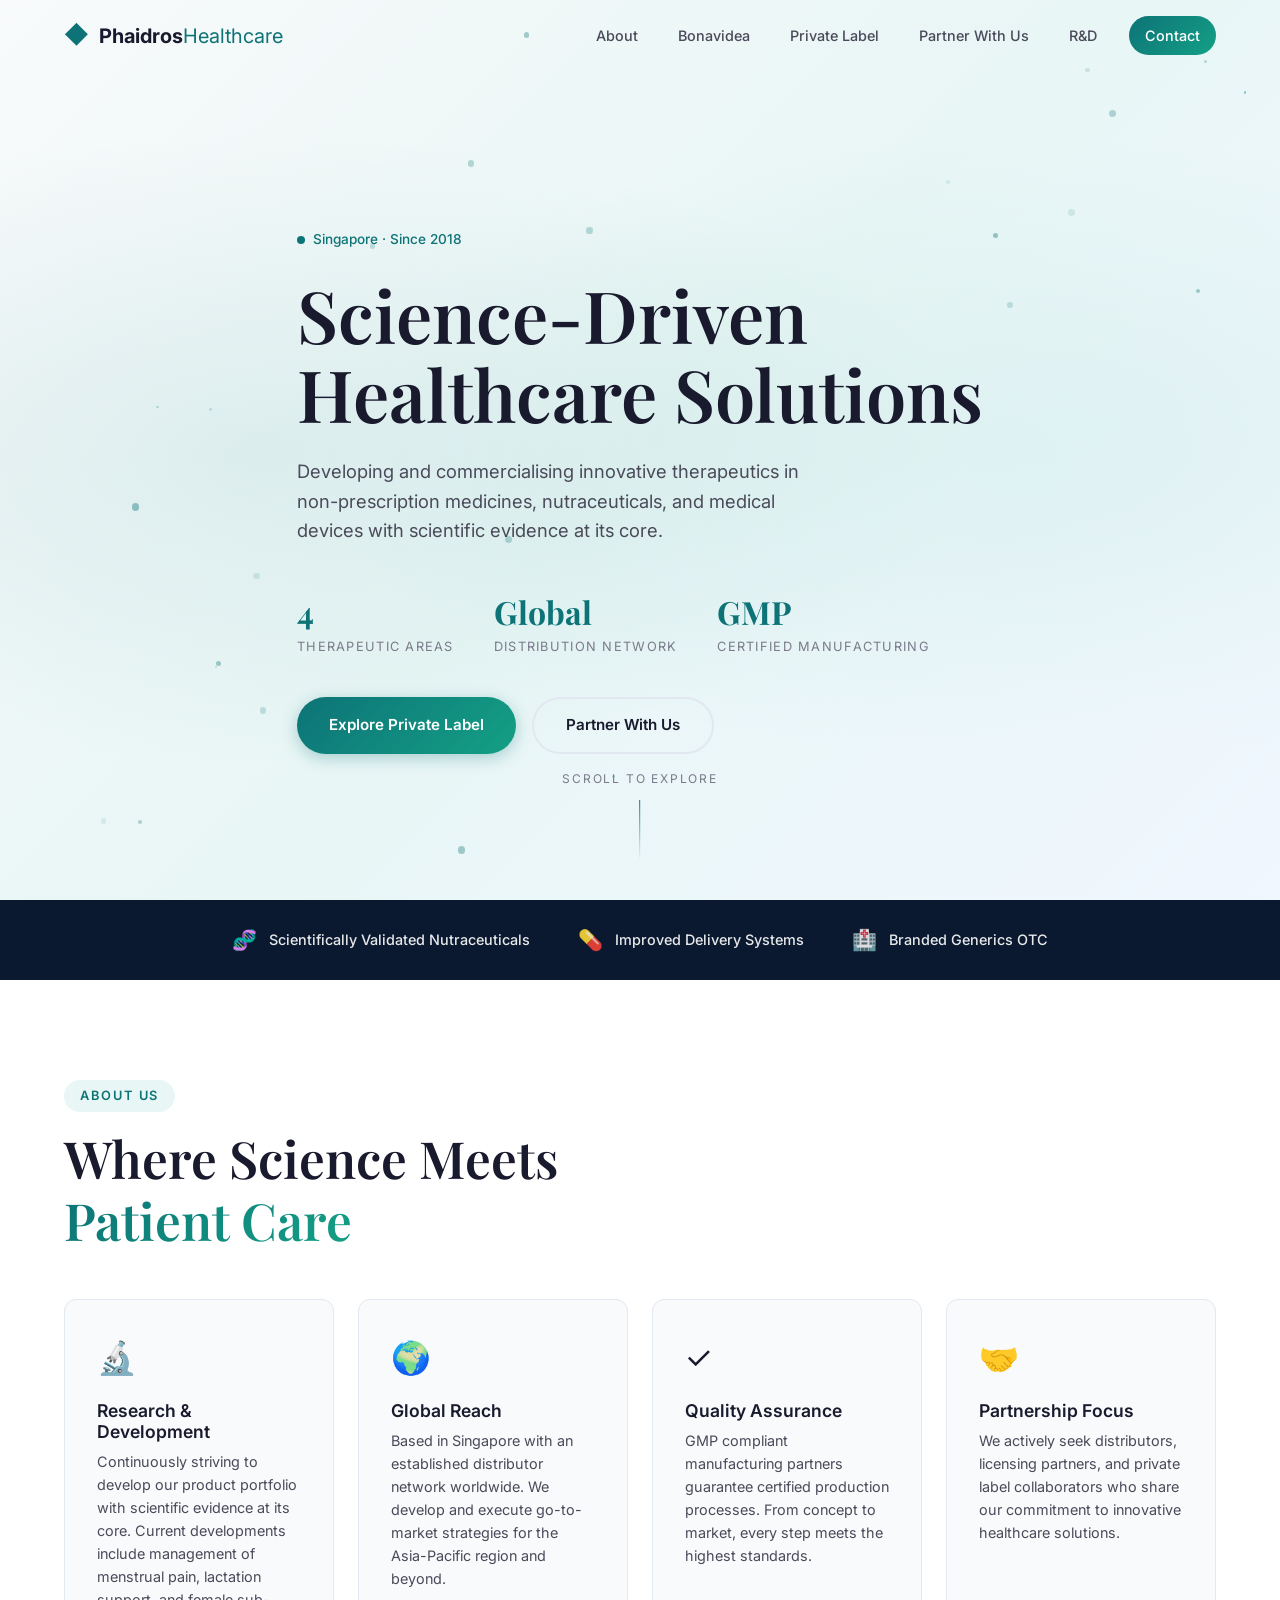
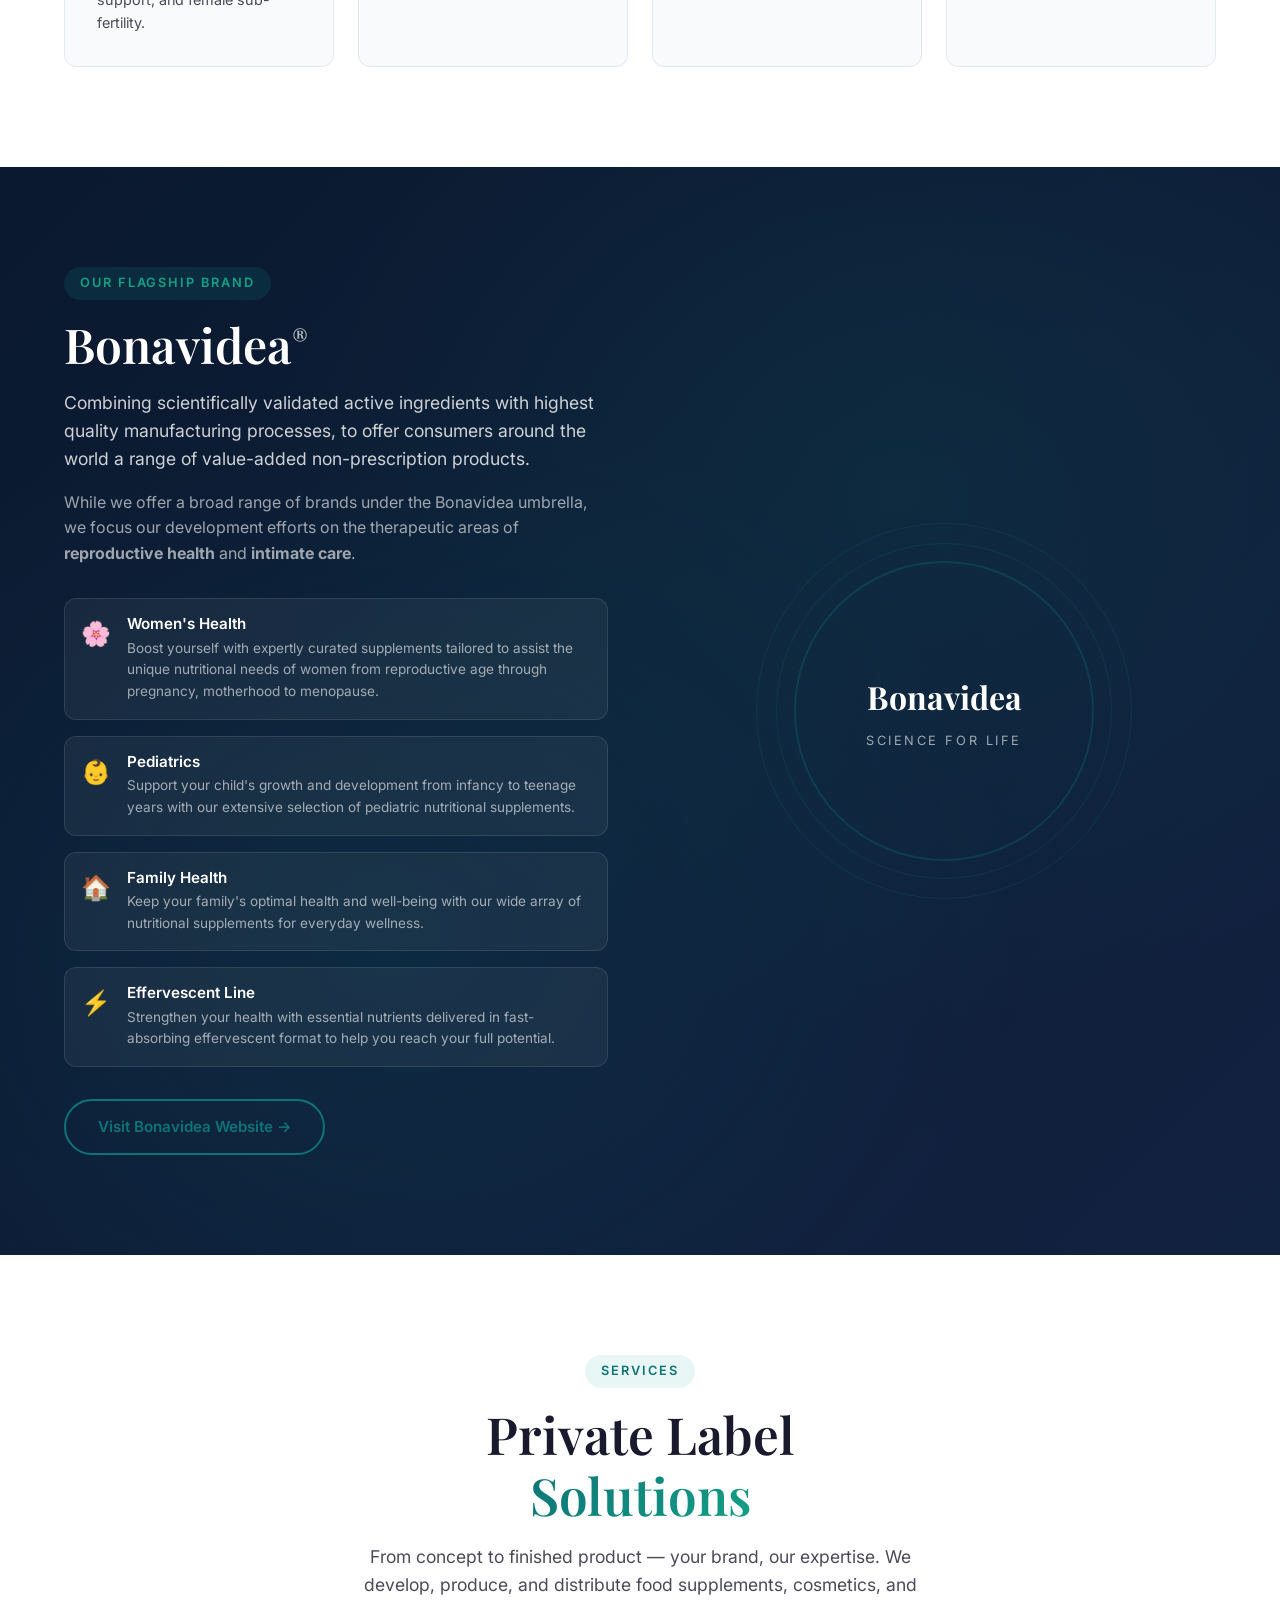
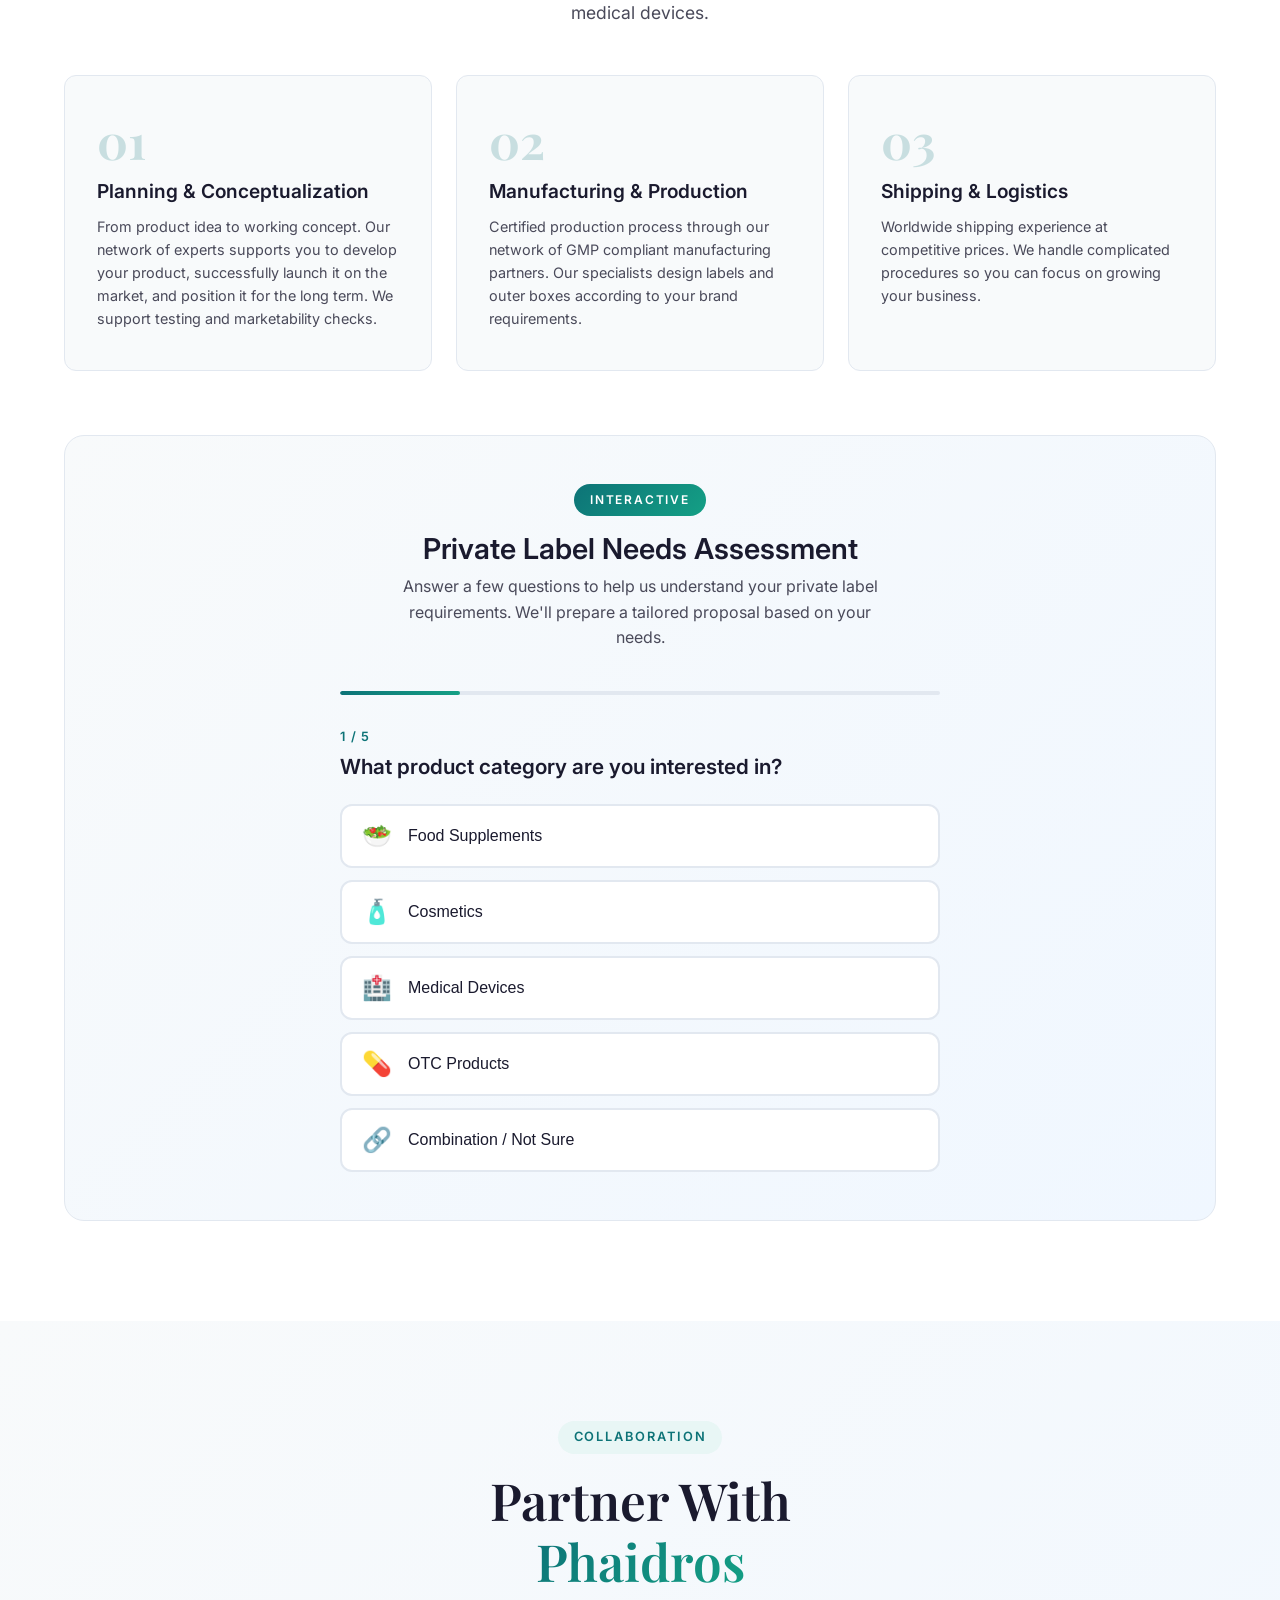
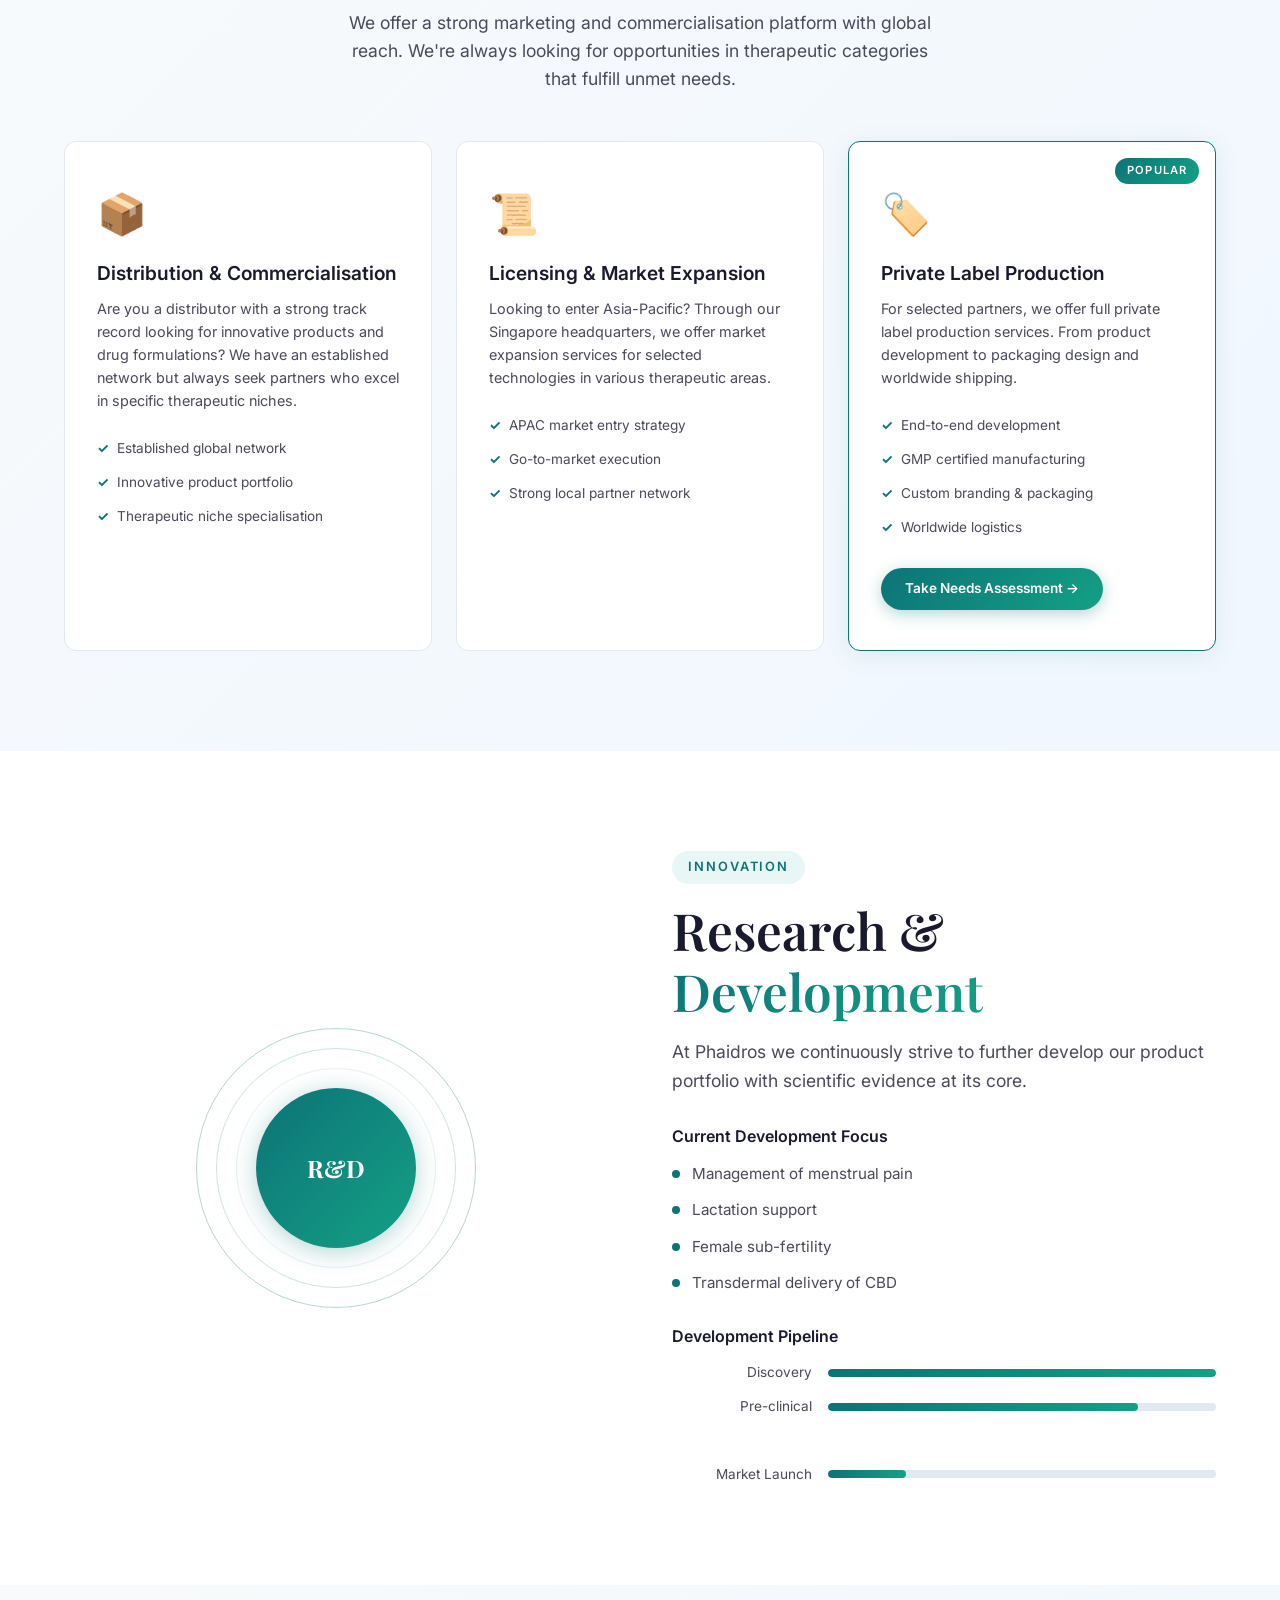
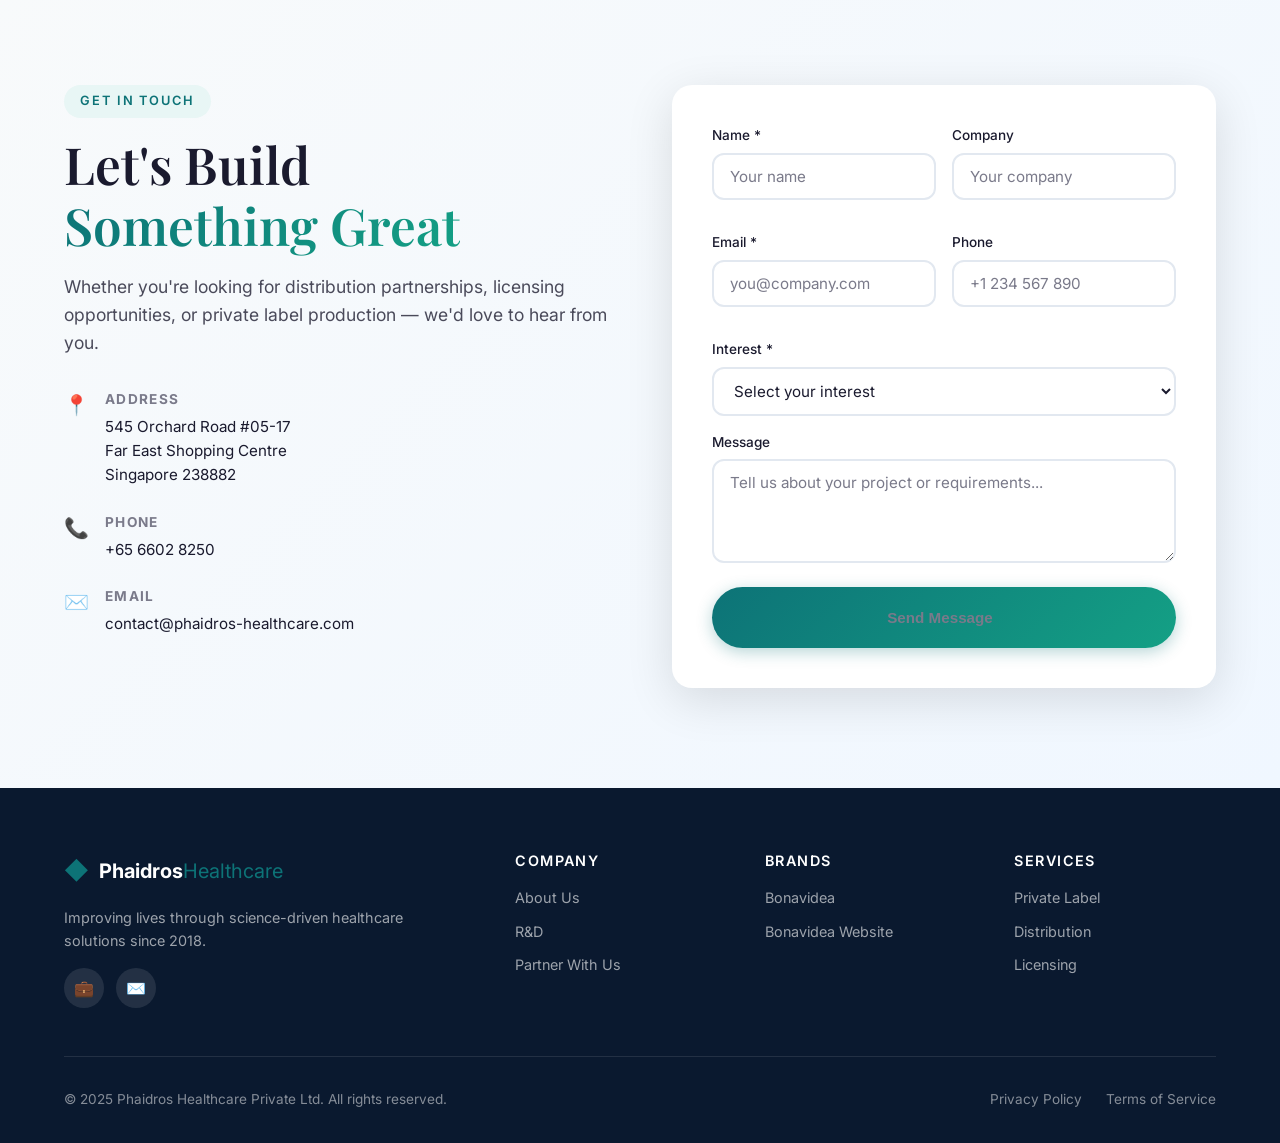
==== index.html @ 7520d6fe "Initial Phaidros Healthcare website preview" ====
<!DOCTYPE html>
<html lang="en">
<head>
    <meta charset="UTF-8">
    <meta name="viewport" content="width=device-width, initial-scale=1.0">
    <title>Phaidros Healthcare — Improving Lives</title>
    <link rel="preconnect" href="https://fonts.googleapis.com">
    <link href="https://fonts.googleapis.com/css2?family=Inter:wght@300;400;500;600;700&family=Playfair+Display:wght@400;500;600;700&display=swap" rel="stylesheet">
    <link rel="stylesheet" href="styles.css">
</head>
<body>
    <!-- Navigation -->
    <nav class="navbar" id="navbar">
        <div class="container">
            <a href="#" class="logo">
                <span class="logo-icon">◆</span>
                <span class="logo-text">Phaidros<span class="logo-accent">Healthcare</span></span>
            </a>
            <button class="nav-toggle" id="navToggle" aria-label="Toggle navigation">
                <span></span><span></span><span></span>
            </button>
            <ul class="nav-menu" id="navMenu">
                <li><a href="#about">About</a></li>
                <li><a href="#bonavidea">Bonavidea</a></li>
                <li><a href="#private-label">Private Label</a></li>
                <li><a href="#partners">Partner With Us</a></li>
                <li><a href="#rd">R&D</a></li>
                <li><a href="#contact" class="nav-cta">Contact</a></li>
            </ul>
        </div>
    </nav>

    <!-- Hero Section -->
    <section class="hero">
        <div class="hero-bg"></div>
        <div class="hero-particles" id="particles"></div>
        <div class="container">
            <div class="hero-content">
                <div class="hero-badge">
                    <span class="badge-dot"></span>
                    Singapore · Since 2018
                </div>
                <h1 class="hero-title">
                    Science-Driven<br>
                    <span class="gradient-text">Healthcare Solutions</span>
                </h1>
                <p class="hero-subtitle">
                    Developing and commercialising innovative therapeutics in non-prescription medicines, 
                    nutraceuticals, and medical devices with scientific evidence at its core.
                </p>
                <div class="hero-stats">
                    <div class="stat">
                        <span class="stat-number">4</span>
                        <span class="stat-label">Therapeutic Areas</span>
                    </div>
                    <div class="stat">
                        <span class="stat-number">Global</span>
                        <span class="stat-label">Distribution Network</span>
                    </div>
                    <div class="stat">
                        <span class="stat-number">GMP</span>
                        <span class="stat-label">Certified Manufacturing</span>
                    </div>
                </div>
                <div class="hero-cta">
                    <a href="#private-label" class="btn btn-primary">Explore Private Label</a>
                    <a href="#partners" class="btn btn-secondary">Partner With Us</a>
                </div>
            </div>
        </div>
        <div class="hero-scroll">
            <span>Scroll to explore</span>
            <div class="scroll-line"></div>
        </div>
    </section>

    <!-- Trust Bar -->
    <section class="trust-bar">
        <div class="container">
            <div class="trust-items">
                <div class="trust-item">
                    <span class="trust-icon">🧬</span>
                    <span>Scientifically Validated Nutraceuticals</span>
                </div>
                <div class="trust-item">
                    <span class="trust-icon">💊</span>
                    <span>Improved Delivery Systems</span>
                </div>
                <div class="trust-item">
                    <span class="trust-icon">🏥</span>
                    <span>Branded Generics OTC</span>
                </div>
            </div>
        </div>
    </section>

    <!-- About Section -->
    <section class="about" id="about">
        <div class="container">
            <div class="section-header">
                <span class="section-tag">About Us</span>
                <h2 class="section-title">Where Science Meets<br><span class="gradient-text">Patient Care</span></h2>
            </div>
            <div class="about-grid">
                <div class="about-card">
                    <div class="card-icon">🔬</div>
                    <h3>Research & Development</h3>
                    <p>Continuously striving to develop our product portfolio with scientific evidence at its core. Current developments include management of menstrual pain, lactation support, and female sub-fertility.</p>
                </div>
                <div class="about-card">
                    <div class="card-icon">🌍</div>
                    <h3>Global Reach</h3>
                    <p>Based in Singapore with an established distributor network worldwide. We develop and execute go-to-market strategies for the Asia-Pacific region and beyond.</p>
                </div>
                <div class="about-card">
                    <div class="card-icon">✓</div>
                    <h3>Quality Assurance</h3>
                    <p>GMP compliant manufacturing partners guarantee certified production processes. From concept to market, every step meets the highest standards.</p>
                </div>
                <div class="about-card">
                    <div class="card-icon">🤝</div>
                    <h3>Partnership Focus</h3>
                    <p>We actively seek distributors, licensing partners, and private label collaborators who share our commitment to innovative healthcare solutions.</p>
                </div>
            </div>
        </div>
    </section>

    <!-- Bonavidea Section -->
    <section class="bonavidea" id="bonavidea">
        <div class="bonavidea-bg"></div>
        <div class="container">
            <div class="bonavidea-grid">
                <div class="bonavidea-content">
                    <span class="section-tag">Our Flagship Brand</span>
                    <h2 class="section-title">Bonavidea<span class="registered">®</span></h2>
                    <p class="bonavidea-lead">
                        Combining scientifically validated active ingredients with highest quality manufacturing processes, 
                        to offer consumers around the world a range of value-added non-prescription products.
                    </p>
                    <p class="bonavidea-text">
                        While we offer a broad range of brands under the Bonavidea umbrella, we focus our development 
                        efforts on the therapeutic areas of <strong>reproductive health</strong> and <strong>intimate care</strong>.
                    </p>
                    
                    <div class="product-categories">
                        <div class="product-category">
                            <div class="category-visual">🌸</div>
                            <div class="category-info">
                                <h4>Women's Health</h4>
                                <p>Boost yourself with expertly curated supplements tailored to assist the unique nutritional needs of women from reproductive age through pregnancy, motherhood to menopause.</p>
                            </div>
                        </div>
                        <div class="product-category">
                            <div class="category-visual">👶</div>
                            <div class="category-info">
                                <h4>Pediatrics</h4>
                                <p>Support your child's growth and development from infancy to teenage years with our extensive selection of pediatric nutritional supplements.</p>
                            </div>
                        </div>
                        <div class="product-category">
                            <div class="category-visual">🏠</div>
                            <div class="category-info">
                                <h4>Family Health</h4>
                                <p>Keep your family's optimal health and well-being with our wide array of nutritional supplements for everyday wellness.</p>
                            </div>
                        </div>
                        <div class="product-category">
                            <div class="category-visual">⚡</div>
                            <div class="category-info">
                                <h4>Effervescent Line</h4>
                                <p>Strengthen your health with essential nutrients delivered in fast-absorbing effervescent format to help you reach your full potential.</p>
                            </div>
                        </div>
                    </div>
                    
                    <a href="https://www.bonavidea.com" target="_blank" class="btn btn-outline">
                        Visit Bonavidea Website →
                    </a>
                </div>
                <div class="bonavidea-visual">
                    <div class="brand-showcase">
                        <div class="showcase-ring"></div>
                        <div class="showcase-center">
                            <span class="showcase-logo">Bonavidea</span>
                            <span class="showcase-tagline">Science for Life</span>
                        </div>
                    </div>
                </div>
            </div>
        </div>
    </section>

    <!-- Private Label Section -->
    <section class="private-label" id="private-label">
        <div class="container">
            <div class="section-header center">
                <span class="section-tag">Services</span>
                <h2 class="section-title">Private Label<br><span class="gradient-text">Solutions</span></h2>
                <p class="section-subtitle">
                    From concept to finished product — your brand, our expertise. 
                    We develop, produce, and distribute food supplements, cosmetics, and medical devices.
                </p>
            </div>

            <div class="services-grid">
                <div class="service-card">
                    <div class="service-number">01</div>
                    <h3>Planning & Conceptualization</h3>
                    <p>From product idea to working concept. Our network of experts supports you to develop your product, successfully launch it on the market, and position it for the long term. We support testing and marketability checks.</p>
                </div>
                <div class="service-card">
                    <div class="service-number">02</div>
                    <h3>Manufacturing & Production</h3>
                    <p>Certified production process through our network of GMP compliant manufacturing partners. Our specialists design labels and outer boxes according to your brand requirements.</p>
                </div>
                <div class="service-card">
                    <div class="service-number">03</div>
                    <h3>Shipping & Logistics</h3>
                    <p>Worldwide shipping experience at competitive prices. We handle complicated procedures so you can focus on growing your business.</p>
                </div>
            </div>

            <!-- Questionnaire -->
            <div class="questionnaire" id="questionnaire">
                <div class="questionnaire-header">
                    <span class="questionnaire-badge">Interactive</span>
                    <h3>Private Label Needs Assessment</h3>
                    <p>Answer a few questions to help us understand your private label requirements. We'll prepare a tailored proposal based on your needs.</p>
                </div>
                
                <div class="quiz-container" id="quizContainer">
                    <!-- Question 1 -->
                    <div class="quiz-step active" data-step="1">
                        <div class="quiz-progress">
                            <div class="quiz-progress-bar" style="width: 20%"></div>
                        </div>
                        <div class="quiz-question">
                            <span class="quiz-number">1 / 5</span>
                            <h4>What product category are you interested in?</h4>
                        </div>
                        <div class="quiz-options">
                            <button class="quiz-option" data-value="food-supplements">
                                <span class="option-icon">🥗</span>
                                <span class="option-text">Food Supplements</span>
                            </button>
                            <button class="quiz-option" data-value="cosmetics">
                                <span class="option-icon">🧴</span>
                                <span class="option-text">Cosmetics</span>
                            </button>
                            <button class="quiz-option" data-value="medical-devices">
                                <span class="option-icon">🏥</span>
                                <span class="option-text">Medical Devices</span>
                            </button>
                            <button class="quiz-option" data-value="otc-products">
                                <span class="option-icon">💊</span>
                                <span class="option-text">OTC Products</span>
                            </button>
                            <button class="quiz-option" data-value="combination">
                                <span class="option-icon">🔗</span>
                                <span class="option-text">Combination / Not Sure</span>
                            </button>
                        </div>
                    </div>

                    <!-- Question 2 -->
                    <div class="quiz-step" data-step="2">
                        <div class="quiz-progress">
                            <div class="quiz-progress-bar" style="width: 40%"></div>
                        </div>
                        <div class="quiz-question">
                            <span class="quiz-number">2 / 5</span>
                            <h4>Which therapeutic area is your focus?</h4>
                        </div>
                        <div class="quiz-options">
                            <button class="quiz-option" data-value="womens-health">
                                <span class="option-icon">🌸</span>
                                <span class="option-text">Women's Health / Reproductive</span>
                            </button>
                            <button class="quiz-option" data-value="pediatrics">
                                <span class="option-icon">👶</span>
                                <span class="option-text">Pediatrics / Infant Care</span>
                            </button>
                            <button class="quiz-option" data-value="family-health">
                                <span class="option-icon">🏠</span>
                                <span class="option-text">Family Health / General Wellness</span>
                            </button>
                            <button class="quiz-option" data-value="intimate-care">
                                <span class="option-icon">💧</span>
                                <span class="option-text">Intimate Care / Hygiene</span>
                            </button>
                            <button class="quiz-option" data-value="other">
                                <span class="option-icon">🔬</span>
                                <span class="option-text">Other / Undecided</span>
                            </button>
                        </div>
                    </div>

                    <!-- Question 3 -->
                    <div class="quiz-step" data-step="3">
                        <div class="quiz-progress">
                            <div class="quiz-progress-bar" style="width: 60%"></div>
                        </div>
                        <div class="quiz-question">
                            <span class="quiz-number">3 / 5</span>
                            <h4>What stage is your project in?</h4>
                        </div>
                        <div class="quiz-options">
                            <button class="quiz-option" data-value="idea">
                                <span class="option-icon">💡</span>
                                <span class="option-text">Just an Idea</span>
                            </button>
                            <button class="quiz-option" data-value="concept">
                                <span class="option-icon">📋</span>
                                <span class="option-text">Concept Development</span>
                            </button>
                            <button class="quiz-option" data-value="formula">
                                <span class="option-icon">⚗️</span>
                                <span class="option-text">Formula / Ingredient Selected</span>
                            </button>
                            <button class="quiz-option" data-value="ready">
                                <span class="option-icon">📦</span>
                                <span class="option-text">Ready for Production</span>
                            </button>
                        </div>
                    </div>

                    <!-- Question 4 -->
                    <div class="quiz-step" data-step="4">
                        <div class="quiz-progress">
                            <div class="quiz-progress-bar" style="width: 80%"></div>
                        </div>
                        <div class="quiz-question">
                            <span class="quiz-number">4 / 5</span>
                            <h4>What is your target market region?</h4>
                        </div>
                        <div class="quiz-options">
                            <button class="quiz-option" data-value="asia-pacific">
                                <span class="option-icon">🌏</span>
                                <span class="option-text">Asia-Pacific</span>
                            </button>
                            <button class="quiz-option" data-value="europe">
                                <span class="option-icon">🇪🇺</span>
                                <span class="option-text">Europe</span>
                            </button>
                            <button class="quiz-option" data-value="middle-east">
                                <span class="option-icon">🌍</span>
                                <span class="option-text">Middle East / Africa</span>
                            </button>
                            <button class="quiz-option" data-value="americas">
                                <span class="option-icon">🌎</span>
                                <span class="option-text">Americas</span>
                            </button>
                            <button class="quiz-option" data-value="global">
                                <span class="option-icon">🌐</span>
                                <span class="option-text">Global / Multiple Regions</span>
                            </button>
                        </div>
                    </div>

                    <!-- Question 5 -->
                    <div class="quiz-step" data-step="5">
                        <div class="quiz-progress">
                            <div class="quiz-progress-bar" style="width: 100%"></div>
                        </div>
                        <div class="quiz-question">
                            <span class="quiz-number">5 / 5</span>
                            <h4>What is your estimated annual volume?</h4>
                        </div>
                        <div class="quiz-options">
                            <button class="quiz-option" data-value="small">
                                <span class="option-icon">🌱</span>
                                <span class="option-text">Pilot / Small Scale (&lt; 10k units)</span>
                            </button>
                            <button class="quiz-option" data-value="medium">
                                <span class="option-icon">📈</span>
                                <span class="option-text">Medium Scale (10k – 100k units)</span>
                            </button>
                            <button class="quiz-option" data-value="large">
                                <span class="option-icon">🚀</span>
                                <span class="option-text">Large Scale (100k+ units)</span>
                            </button>
                            <button class="quiz-option" data-value="unsure">
                                <span class="option-icon">❓</span>
                                <span class="option-text">Not Sure / To Be Discussed</span>
                            </button>
                        </div>
                    </div>

                    <!-- Results -->
                    <div class="quiz-step quiz-results" data-step="results">
                        <div class="results-content">
                            <div class="results-icon">✅</div>
                            <h4>Thank You!</h4>
                            <p>We've captured your requirements. Based on your answers, here's what we recommend:</p>
                            <div class="results-summary" id="resultsSummary"></div>
                            <div class="results-cta">
                                <a href="#contact" class="btn btn-primary">Get Your Proposal</a>
                                <button class="btn btn-text" id="restartQuiz">Start Over</button>
                            </div>
                        </div>
                    </div>
                </div>
            </div>
        </div>
    </section>

    <!-- Partner With Us Section -->
    <section class="partners" id="partners">
        <div class="container">
            <div class="section-header center">
                <span class="section-tag">Collaboration</span>
                <h2 class="section-title">Partner With<br><span class="gradient-text">Phaidros</span></h2>
                <p class="section-subtitle">
                    We offer a strong marketing and commercialisation platform with global reach. 
                    We're always looking for opportunities in therapeutic categories that fulfill unmet needs.
                </p>
            </div>

            <div class="partners-grid">
                <div class="partner-card">
                    <div class="partner-icon">📦</div>
                    <h3>Distribution & Commercialisation</h3>
                    <p>Are you a distributor with a strong track record looking for innovative products and drug formulations? We have an established network but always seek partners who excel in specific therapeutic niches.</p>
                    <ul class="partner-features">
                        <li>Established global network</li>
                        <li>Innovative product portfolio</li>
                        <li>Therapeutic niche specialisation</li>
                    </ul>
                </div>
                <div class="partner-card">
                    <div class="partner-icon">📜</div>
                    <h3>Licensing & Market Expansion</h3>
                    <p>Looking to enter Asia-Pacific? Through our Singapore headquarters, we offer market expansion services for selected technologies in various therapeutic areas.</p>
                    <ul class="partner-features">
                        <li>APAC market entry strategy</li>
                        <li>Go-to-market execution</li>
                        <li>Strong local partner network</li>
                    </ul>
                </div>
                <div class="partner-card featured">
                    <div class="partner-badge">Popular</div>
                    <div class="partner-icon">🏷️</div>
                    <h3>Private Label Production</h3>
                    <p>For selected partners, we offer full private label production services. From product development to packaging design and worldwide shipping.</p>
                    <ul class="partner-features">
                        <li>End-to-end development</li>
                        <li>GMP certified manufacturing</li>
                        <li>Custom branding & packaging</li>
                        <li>Worldwide logistics</li>
                    </ul>
                    <a href="#questionnaire" class="btn btn-primary btn-sm">Take Needs Assessment →</a>
                </div>
            </div>
        </div>
    </section>

    <!-- R&D Section -->
    <section class="rd" id="rd">
        <div class="container">
            <div class="rd-grid">
                <div class="rd-visual">
                    <div class="rd-orb">
                        <div class="orb-ring orb-ring-1"></div>
                        <div class="orb-ring orb-ring-2"></div>
                        <div class="orb-ring orb-ring-3"></div>
                        <div class="orb-center">R&D</div>
                    </div>
                </div>
                <div class="rd-content">
                    <span class="section-tag">Innovation</span>
                    <h2 class="section-title">Research &<br><span class="gradient-text">Development</span></h2>
                    <p class="rd-lead">
                        At Phaidros we continuously strive to further develop our product portfolio 
                        with scientific evidence at its core.
                    </p>
                    <div class="rd-focus">
                        <h4>Current Development Focus</h4>
                        <div class="focus-items">
                            <div class="focus-item">
                                <span class="focus-dot"></span>
                                <span>Management of menstrual pain</span>
                            </div>
                            <div class="focus-item">
                                <span class="focus-dot"></span>
                                <span>Lactation support</span>
                            </div>
                            <div class="focus-item">
                                <span class="focus-dot"></span>
                                <span>Female sub-fertility</span>
                            </div>
                            <div class="focus-item">
                                <span class="focus-dot"></span>
                                <span>Transdermal delivery of CBD</span>
                            </div>
                        </div>
                    </div>
                    <div class="rd-pipeline">
                        <h4>Development Pipeline</h4>
                        <div class="pipeline-stages">
                            <div class="pipeline-stage active">
                                <span class="stage-label">Discovery</span>
                                <div class="stage-bar"><div style="width: 100%"></div></div>
                            </div>
                            <div class="pipeline-stage active">
                                <span class="stage-label">Pre-clinical</span>
                                <div class="stage-bar"><div style="width: 80%"></div></div>
                            </div>
                            <div class="pipeline-stage">
                                <span class="stage-label">Clinical Validation</span>
                                <div class="stage-bar"><div style="width: 40%"></div></div>
                            </div>
                            <div class="pipeline-stage">
                                <span class="stage-label">Market Launch</span>
                                <div class="stage-bar"><div style="width: 20%"></div></div>
                            </div>
                        </div>
                    </div>
                </div>
            </div>
        </div>
    </section>

    <!-- Contact Section -->
    <section class="contact" id="contact">
        <div class="container">
            <div class="contact-grid">
                <div class="contact-info">
                    <span class="section-tag">Get In Touch</span>
                    <h2 class="section-title">Let's Build<br><span class="gradient-text">Something Great</span></h2>
                    <p class="contact-lead">
                        Whether you're looking for distribution partnerships, licensing opportunities, 
                        or private label production — we'd love to hear from you.
                    </p>
                    <div class="contact-details">
                        <div class="contact-item">
                            <span class="contact-icon">📍</span>
                            <div>
                                <strong>Address</strong>
                                <p>545 Orchard Road #05-17<br>Far East Shopping Centre<br>Singapore 238882</p>
                            </div>
                        </div>
                        <div class="contact-item">
                            <span class="contact-icon">📞</span>
                            <div>
                                <strong>Phone</strong>
                                <p>+65 6602 8250</p>
                            </div>
                        </div>
                        <div class="contact-item">
                            <span class="contact-icon">✉️</span>
                            <div>
                                <strong>Email</strong>
                                <p>contact@phaidros-healthcare.com</p>
                            </div>
                        </div>
                    </div>
                </div>
                <div class="contact-form-wrapper">
                    <form class="contact-form" id="contactForm">
                        <div class="form-row">
                            <div class="form-group">
                                <label for="name">Name *</label>
                                <input type="text" id="name" name="name" required placeholder="Your name">
                            </div>
                            <div class="form-group">
                                <label for="company">Company</label>
                                <input type="text" id="company" name="company" placeholder="Your company">
                            </div>
                        </div>
                        <div class="form-row">
                            <div class="form-group">
                                <label for="email">Email *</label>
                                <input type="email" id="email" name="email" required placeholder="you@company.com">
                            </div>
                            <div class="form-group">
                                <label for="phone">Phone</label>
                                <input type="tel" id="phone" name="phone" placeholder="+1 234 567 890">
                            </div>
                        </div>
                        <div class="form-group">
                            <label for="interest">Interest *</label>
                            <select id="interest" name="interest" required>
                                <option value="">Select your interest</option>
                                <option value="private-label">Private Label Production</option>
                                <option value="distribution">Distribution Partnership</option>
                                <option value="licensing">Licensing & Market Expansion</option>
                                <option value="rd">R&D Collaboration</option>
                                <option value="other">Other</option>
                            </select>
                        </div>
                        <div class="form-group">
                            <label for="message">Message</label>
                            <textarea id="message" name="message" rows="4" placeholder="Tell us about your project or requirements..."></textarea>
                        </div>
                        <button type="submit" class="btn btn-primary btn-full">
                            <span class="btn-text">Send Message</span>
                            <span class="btn-loader"></span>
                        </button>
                    </form>
                </div>
            </div>
        </div>
    </section>

    <!-- Footer -->
    <footer class="footer">
        <div class="container">
            <div class="footer-grid">
                <div class="footer-brand">
                    <a href="#" class="logo">
                        <span class="logo-icon">◆</span>
                        <span class="logo-text">Phaidros<span class="logo-accent">Healthcare</span></span>
                    </a>
                    <p>Improving lives through science-driven healthcare solutions since 2018.</p>
                    <div class="footer-social">
                        <a href="#" aria-label="LinkedIn">💼</a>
                        <a href="#" aria-label="Email">✉️</a>
                    </div>
                </div>
                <div class="footer-links">
                    <h4>Company</h4>
                    <ul>
                        <li><a href="#about">About Us</a></li>
                        <li><a href="#rd">R&D</a></li>
                        <li><a href="#partners">Partner With Us</a></li>
                    </ul>
                </div>
                <div class="footer-links">
                    <h4>Brands</h4>
                    <ul>
                        <li><a href="#bonavidea">Bonavidea</a></li>
                        <li><a href="https://www.bonavidea.com" target="_blank">Bonavidea Website</a></li>
                    </ul>
                </div>
                <div class="footer-links">
                    <h4>Services</h4>
                    <ul>
                        <li><a href="#private-label">Private Label</a></li>
                        <li><a href="#partners">Distribution</a></li>
                        <li><a href="#partners">Licensing</a></li>
                    </ul>
                </div>
            </div>
            <div class="footer-bottom">
                <p>© 2025 Phaidros Healthcare Private Ltd. All rights reserved.</p>
                <div class="footer-legal">
                    <a href="#">Privacy Policy</a>
                    <a href="#">Terms of Service</a>
                </div>
            </div>
        </div>
    </footer>

    <script src="main.js"></script>
</body>
</html>
---- styles.css ----
/* ========================================
   Phaidros Healthcare — Styles
   Modern, clean, pharmaceutical aesthetic
   ======================================== */

/* CSS Variables */
:root {
    --primary: #0d7377;
    --primary-light: #14a085;
    --primary-dark: #095457;
    --secondary: #2c3e50;
    --accent: #e8f6f5;
    --gradient-start: #0d7377;
    --gradient-end: #14a085;
    --text: #1a1a2e;
    --text-light: #4a4a5a;
    --text-muted: #7a7a8a;
    --bg: #ffffff;
    --bg-light: #f8fafb;
    --bg-dark: #0a192f;
    --border: #e2e8f0;
    --shadow-sm: 0 1px 2px rgba(0,0,0,0.04);
    --shadow: 0 4px 24px rgba(0,0,0,0.08);
    --shadow-lg: 0 12px 48px rgba(0,0,0,0.12);
    --radius: 12px;
    --radius-lg: 20px;
    --transition: 0.3s cubic-bezier(0.4, 0, 0.2, 1);
    --font-body: 'Inter', -apple-system, BlinkMacSystemFont, sans-serif;
    --font-display: 'Playfair Display', Georgia, serif;
}

/* Reset & Base */
*, *::before, *::after {
    margin: 0;
    padding: 0;
    box-sizing: border-box;
}

html {
    scroll-behavior: smooth;
    font-size: 16px;
}

body {
    font-family: var(--font-body);
    color: var(--text);
    background: var(--bg);
    line-height: 1.6;
    overflow-x: hidden;
    -webkit-font-smoothing: antialiased;
}

.container {
    max-width: 1200px;
    margin: 0 auto;
    padding: 0 24px;
}

/* Typography */
h1, h2, h3, h4 {
    font-weight: 600;
    line-height: 1.2;
}

.section-tag {
    display: inline-block;
    font-size: 0.8rem;
    font-weight: 600;
    text-transform: uppercase;
    letter-spacing: 0.15em;
    color: var(--primary);
    background: var(--accent);
    padding: 6px 16px;
    border-radius: 100px;
    margin-bottom: 16px;
}

.section-title {
    font-family: var(--font-display);
    font-size: clamp(2rem, 5vw, 3.2rem);
    color: var(--text);
    margin-bottom: 16px;
}

.section-title .gradient-text {
    background: linear-gradient(135deg, var(--gradient-start), var(--gradient-end));
    -webkit-background-clip: text;
    -webkit-text-fill-color: transparent;
    background-clip: text;
}

.section-subtitle {
    font-size: 1.1rem;
    color: var(--text-light);
    max-width: 600px;
    margin: 0 auto;
}

.section-header {
    margin-bottom: 48px;
}

.section-header.center {
    text-align: center;
}

/* Buttons */
.btn {
    display: inline-flex;
    align-items: center;
    justify-content: center;
    gap: 8px;
    padding: 14px 32px;
    font-size: 0.95rem;
    font-weight: 600;
    border-radius: 100px;
    border: none;
    cursor: pointer;
    text-decoration: none;
    transition: all var(--transition);
    position: relative;
    overflow: hidden;
}

.btn-primary {
    background: linear-gradient(135deg, var(--gradient-start), var(--gradient-end));
    color: white;
    box-shadow: 0 4px 16px rgba(13, 115, 119, 0.3);
}

.btn-primary:hover {
    transform: translateY(-2px);
    box-shadow: 0 8px 24px rgba(13, 115, 119, 0.4);
}

.btn-secondary {
    background: transparent;
    color: var(--text);
    border: 2px solid var(--border);
}

.btn-secondary:hover {
    border-color: var(--primary);
    color: var(--primary);
    transform: translateY(-2px);
}

.btn-outline {
    background: transparent;
    color: var(--primary);
    border: 2px solid var(--primary);
}

.btn-outline:hover {
    background: var(--primary);
    color: white;
}

.btn-text {
    background: none;
    color: var(--text-muted);
    padding: 8px 16px;
}

.btn-text:hover {
    color: var(--primary);
}

.btn-sm {
    padding: 10px 24px;
    font-size: 0.85rem;
}

.btn-full {
    width: 100%;
}

/* Navigation */
.navbar {
    position: fixed;
    top: 0;
    left: 0;
    right: 0;
    z-index: 1000;
    padding: 16px 0;
    transition: all var(--transition);
}

.navbar.scrolled {
    background: rgba(255, 255, 255, 0.95);
    backdrop-filter: blur(20px);
    box-shadow: var(--shadow-sm);
    padding: 12px 0;
}

.navbar .container {
    display: flex;
    align-items: center;
    justify-content: space-between;
}

.logo {
    display: flex;
    align-items: center;
    gap: 10px;
    text-decoration: none;
    color: var(--text);
}

.logo-icon {
    font-size: 1.5rem;
    color: var(--primary);
}

.logo-text {
    font-size: 1.25rem;
    font-weight: 700;
}

.logo-accent {
    font-weight: 400;
    color: var(--primary);
}

.nav-menu {
    display: flex;
    align-items: center;
    gap: 8px;
    list-style: none;
}

.nav-menu a {
    display: block;
    padding: 8px 16px;
    font-size: 0.9rem;
    font-weight: 500;
    color: var(--text-light);
    text-decoration: none;
    border-radius: 100px;
    transition: all var(--transition);
}

.nav-menu a:hover {
    color: var(--primary);
    background: var(--accent);
}

.nav-menu .nav-cta {
    background: linear-gradient(135deg, var(--gradient-start), var(--gradient-end));
    color: white;
    margin-left: 8px;
}

.nav-menu .nav-cta:hover {
    transform: translateY(-2px);
    box-shadow: 0 4px 16px rgba(13, 115, 119, 0.3);
    background: linear-gradient(135deg, var(--gradient-start), var(--gradient-end));
}

.nav-toggle {
    display: none;
    flex-direction: column;
    gap: 5px;
    background: none;
    border: none;
    cursor: pointer;
    padding: 5px;
}

.nav-toggle span {
    display: block;
    width: 24px;
    height: 2px;
    background: var(--text);
    transition: all var(--transition);
    border-radius: 2px;
}

/* Hero Section */
.hero {
    position: relative;
    min-height: 100vh;
    display: flex;
    align-items: center;
    overflow: hidden;
    background: linear-gradient(135deg, #f8fafb 0%, #e8f6f5 50%, #f0f7ff 100%);
}

.hero-bg {
    position: absolute;
    inset: 0;
    background: 
        radial-gradient(ellipse at 20% 50%, rgba(13, 115, 119, 0.08) 0%, transparent 50%),
        radial-gradient(ellipse at 80% 50%, rgba(20, 160, 133, 0.06) 0%, transparent 50%);
}

.hero-particles {
    position: absolute;
    inset: 0;
    overflow: hidden;
}

.hero-particles .particle {
    position: absolute;
    width: 4px;
    height: 4px;
    background: var(--primary);
    border-radius: 50%;
    opacity: 0.3;
    animation: float 20s infinite ease-in-out;
}

@keyframes float {
    0%, 100% { transform: translateY(0) translateX(0); }
    25% { transform: translateY(-30px) translateX(20px); }
    50% { transform: translateY(20px) translateX(-20px); }
    75% { transform: translateY(-10px) translateX(30px); }
}

.hero .container {
    position: relative;
    z-index: 2;
}

.hero-content {
    max-width: 720px;
    padding-top: 80px;
}

.hero-badge {
    display: inline-flex;
    align-items: center;
    gap: 8px;
    font-size: 0.85rem;
    font-weight: 500;
    color: var(--primary);
    margin-bottom: 24px;
}

.badge-dot {
    width: 8px;
    height: 8px;
    background: var(--primary);
    border-radius: 50%;
    animation: pulse 2s infinite;
}

@keyframes pulse {
    0%, 100% { opacity: 1; }
    50% { opacity: 0.5; }
}

.hero-title {
    font-family: var(--font-display);
    font-size: clamp(2.5rem, 6vw, 4.5rem);
    line-height: 1.1;
    margin-bottom: 24px;
    color: var(--text);
}

.hero-subtitle {
    font-size: 1.15rem;
    color: var(--text-light);
    max-width: 540px;
    margin-bottom: 40px;
}

.hero-stats {
    display: flex;
    gap: 40px;
    margin-bottom: 40px;
}

.stat {
    display: flex;
    flex-direction: column;
}

.stat-number {
    font-family: var(--font-display);
    font-size: 2rem;
    font-weight: 700;
    color: var(--primary);
}

.stat-label {
    font-size: 0.8rem;
    color: var(--text-muted);
    text-transform: uppercase;
    letter-spacing: 0.1em;
}

.hero-cta {
    display: flex;
    gap: 16px;
    flex-wrap: wrap;
}

.hero-scroll {
    position: absolute;
    bottom: 40px;
    left: 50%;
    transform: translateX(-50%);
    display: flex;
    flex-direction: column;
    align-items: center;
    gap: 12px;
    font-size: 0.75rem;
    color: var(--text-muted);
    text-transform: uppercase;
    letter-spacing: 0.15em;
}

.scroll-line {
    width: 1px;
    height: 60px;
    background: linear-gradient(to bottom, var(--primary), transparent);
    animation: scrollLine 2s infinite;
}

@keyframes scrollLine {
    0% { transform: scaleY(0); transform-origin: top; }
    50% { transform: scaleY(1); transform-origin: top; }
    50.1% { transform-origin: bottom; }
    100% { transform: scaleY(0); transform-origin: bottom; }
}

/* Trust Bar */
.trust-bar {
    background: var(--bg-dark);
    padding: 24px 0;
    position: relative;
    z-index: 10;
}

.trust-items {
    display: flex;
    justify-content: center;
    gap: 48px;
    flex-wrap: wrap;
}

.trust-item {
    display: flex;
    align-items: center;
    gap: 12px;
    color: rgba(255,255,255,0.9);
    font-size: 0.9rem;
    font-weight: 500;
}

.trust-icon {
    font-size: 1.25rem;
}

/* About Section */
.about {
    padding: 100px 0;
    background: var(--bg);
}

.about-grid {
    display: grid;
    grid-template-columns: repeat(4, 1fr);
    gap: 24px;
}

.about-card {
    padding: 32px;
    background: var(--bg-light);
    border-radius: var(--radius);
    border: 1px solid var(--border);
    transition: all var(--transition);
}

.about-card:hover {
    transform: translateY(-4px);
    box-shadow: var(--shadow-lg);
    border-color: transparent;
}

.card-icon {
    font-size: 2rem;
    margin-bottom: 16px;
}

.about-card h3 {
    font-size: 1.1rem;
    margin-bottom: 8px;
}

.about-card p {
    font-size: 0.9rem;
    color: var(--text-light);
}

/* Bonavidea Section */
.bonavidea {
    padding: 100px 0;
    background: linear-gradient(135deg, #0a192f 0%, #112240 100%);
    position: relative;
    overflow: hidden;
}

.bonavidea-bg {
    position: absolute;
    inset: 0;
    background: 
        radial-gradient(ellipse at 30% 70%, rgba(13, 115, 119, 0.15) 0%, transparent 50%),
        radial-gradient(ellipse at 70% 30%, rgba(20, 160, 133, 0.1) 0%, transparent 50%);
}

.bonavidea .container {
    position: relative;
    z-index: 2;
}

.bonavidea-grid {
    display: grid;
    grid-template-columns: 1fr 1fr;
    gap: 64px;
    align-items: center;
}

.bonavidea .section-tag {
    background: rgba(13, 115, 119, 0.2);
    color: var(--primary-light);
}

.bonavidea .section-title {
    color: white;
    font-size: clamp(2rem, 4vw, 3rem);
}

.bonavidea .registered {
    font-size: 0.5em;
    vertical-align: super;
    opacity: 0.7;
}

.bonavidea-lead {
    font-size: 1.1rem;
    color: rgba(255,255,255,0.8);
    margin-bottom: 16px;
}

.bonavidea-text {
    color: rgba(255,255,255,0.6);
    margin-bottom: 32px;
}

.product-categories {
    display: flex;
    flex-direction: column;
    gap: 16px;
    margin-bottom: 32px;
}

.product-category {
    display: flex;
    gap: 16px;
    align-items: flex-start;
    padding: 16px;
    background: rgba(255,255,255,0.05);
    border-radius: var(--radius);
    border: 1px solid rgba(255,255,255,0.1);
    transition: all var(--transition);
}

.product-category:hover {
    background: rgba(255,255,255,0.08);
    transform: translateX(4px);
}

.category-visual {
    font-size: 1.5rem;
    flex-shrink: 0;
}

.category-info h4 {
    color: white;
    font-size: 0.95rem;
    margin-bottom: 4px;
}

.category-info p {
    color: rgba(255,255,255,0.6);
    font-size: 0.85rem;
}

.bonavidea-visual {
    display: flex;
    justify-content: center;
    align-items: center;
}

.brand-showcase {
    position: relative;
    width: 300px;
    height: 300px;
}

.showcase-ring {
    position: absolute;
    inset: 0;
    border: 2px solid rgba(13, 115, 119, 0.3);
    border-radius: 50%;
    animation: rotate 20s linear infinite;
}

.showcase-ring::before,
.showcase-ring::after {
    content: '';
    position: absolute;
    border-radius: 50%;
    border: 1px solid rgba(13, 115, 119, 0.2);
}

.showcase-ring::before {
    inset: -20px;
    animation: rotate 25s linear infinite reverse;
}

.showcase-ring::after {
    inset: -40px;
    animation: rotate 30s linear infinite;
}

@keyframes rotate {
    from { transform: rotate(0deg); }
    to { transform: rotate(360deg); }
}

.showcase-center {
    position: absolute;
    inset: 0;
    display: flex;
    flex-direction: column;
    align-items: center;
    justify-content: center;
    text-align: center;
}

.showcase-logo {
    font-family: var(--font-display);
    font-size: 2rem;
    font-weight: 700;
    color: white;
}

.showcase-tagline {
    font-size: 0.8rem;
    color: rgba(255,255,255,0.6);
    text-transform: uppercase;
    letter-spacing: 0.2em;
    margin-top: 8px;
}

/* Private Label Section */
.private-label {
    padding: 100px 0;
    background: var(--bg);
}

.services-grid {
    display: grid;
    grid-template-columns: repeat(3, 1fr);
    gap: 24px;
    margin-bottom: 64px;
}

.service-card {
    padding: 40px 32px;
    background: var(--bg-light);
    border-radius: var(--radius);
    border: 1px solid var(--border);
    transition: all var(--transition);
    position: relative;
    overflow: hidden;
}

.service-card::before {
    content: '';
    position: absolute;
    top: 0;
    left: 0;
    right: 0;
    height: 3px;
    background: linear-gradient(90deg, var(--gradient-start), var(--gradient-end));
    transform: scaleX(0);
    transition: transform var(--transition);
}

.service-card:hover {
    transform: translateY(-4px);
    box-shadow: var(--shadow-lg);
}

.service-card:hover::before {
    transform: scaleX(1);
}

.service-number {
    font-family: var(--font-display);
    font-size: 3rem;
    font-weight: 700;
    color: var(--primary);
    opacity: 0.2;
    line-height: 1;
    margin-bottom: 16px;
}

.service-card h3 {
    font-size: 1.2rem;
    margin-bottom: 12px;
}

.service-card p {
    font-size: 0.9rem;
    color: var(--text-light);
}

/* Questionnaire */
.questionnaire {
    background: linear-gradient(135deg, var(--bg-light), #f0f7ff);
    border-radius: var(--radius-lg);
    padding: 48px;
    border: 1px solid var(--border);
}

.questionnaire-header {
    text-align: center;
    margin-bottom: 40px;
}

.questionnaire-badge {
    display: inline-block;
    font-size: 0.75rem;
    font-weight: 600;
    text-transform: uppercase;
    letter-spacing: 0.15em;
    color: white;
    background: linear-gradient(135deg, var(--gradient-start), var(--gradient-end));
    padding: 6px 16px;
    border-radius: 100px;
    margin-bottom: 16px;
}

.questionnaire-header h3 {
    font-size: 1.8rem;
    margin-bottom: 8px;
}

.questionnaire-header p {
    color: var(--text-light);
    max-width: 500px;
    margin: 0 auto;
}

.quiz-container {
    max-width: 600px;
    margin: 0 auto;
}

.quiz-step {
    display: none;
}

.quiz-step.active {
    display: block;
    animation: fadeIn 0.5s ease;
}

@keyframes fadeIn {
    from { opacity: 0; transform: translateY(10px); }
    to { opacity: 1; transform: translateY(0); }
}

.quiz-progress {
    height: 4px;
    background: var(--border);
    border-radius: 100px;
    margin-bottom: 32px;
    overflow: hidden;
}

.quiz-progress-bar {
    height: 100%;
    background: linear-gradient(90deg, var(--gradient-start), var(--gradient-end));
    border-radius: 100px;
    transition: width 0.5s ease;
}

.quiz-question {
    margin-bottom: 24px;
}

.quiz-number {
    font-size: 0.8rem;
    font-weight: 600;
    color: var(--primary);
    text-transform: uppercase;
    letter-spacing: 0.1em;
    display: block;
    margin-bottom: 8px;
}

.quiz-question h4 {
    font-size: 1.3rem;
    color: var(--text);
}

.quiz-options {
    display: flex;
    flex-direction: column;
    gap: 12px;
}

.quiz-option {
    display: flex;
    align-items: center;
    gap: 16px;
    padding: 16px 20px;
    background: white;
    border: 2px solid var(--border);
    border-radius: var(--radius);
    cursor: pointer;
    transition: all var(--transition);
    text-align: left;
    font-size: 1rem;
    color: var(--text);
    width: 100%;
}

.quiz-option:hover {
    border-color: var(--primary);
    transform: translateX(4px);
    box-shadow: var(--shadow);
}

.quiz-option.selected {
    border-color: var(--primary);
    background: var(--accent);
}

.option-icon {
    font-size: 1.5rem;
    flex-shrink: 0;
}

.option-text {
    font-weight: 500;
}

/* Quiz Results */
.quiz-results {
    text-align: center;
}

.results-content {
    padding: 32px;
}

.results-icon {
    font-size: 4rem;
    margin-bottom: 16px;
}

.results-content h4 {
    font-size: 1.8rem;
    margin-bottom: 8px;
}

.results-content > p {
    color: var(--text-light);
    margin-bottom: 24px;
}

.results-summary {
    background: white;
    border-radius: var(--radius);
    padding: 24px;
    margin-bottom: 24px;
    text-align: left;
    border: 1px solid var(--border);
}

.summary-item {
    display: flex;
    justify-content: space-between;
    padding: 8px 0;
    border-bottom: 1px solid var(--border);
}

.summary-item:last-child {
    border-bottom: none;
}

.summary-label {
    font-weight: 600;
    color: var(--text-muted);
    font-size: 0.85rem;
}

.summary-value {
    font-weight: 500;
    color: var(--text);
}

.recommendation-box {
    background: var(--accent);
    border-radius: var(--radius);
    padding: 20px;
    margin-top: 16px;
}

.recommendation-box h5 {
    color: var(--primary);
    margin-bottom: 8px;
}

.recommendation-box p {
    font-size: 0.9rem;
    color: var(--text-light);
}

.results-cta {
    display: flex;
    gap: 16px;
    justify-content: center;
    flex-wrap: wrap;
}

/* Partners Section */
.partners {
    padding: 100px 0;
    background: linear-gradient(135deg, var(--bg-light), #f0f7ff);
}

.partners-grid {
    display: grid;
    grid-template-columns: repeat(3, 1fr);
    gap: 24px;
}

.partner-card {
    padding: 40px 32px;
    background: white;
    border-radius: var(--radius);
    border: 1px solid var(--border);
    transition: all var(--transition);
    position: relative;
    overflow: hidden;
}

.partner-card:hover {
    transform: translateY(-4px);
    box-shadow: var(--shadow-lg);
}

.partner-card.featured {
    border-color: var(--primary);
    box-shadow: 0 4px 24px rgba(13, 115, 119, 0.1);
}

.partner-badge {
    position: absolute;
    top: 16px;
    right: 16px;
    background: linear-gradient(135deg, var(--gradient-start), var(--gradient-end));
    color: white;
    font-size: 0.7rem;
    font-weight: 600;
    text-transform: uppercase;
    letter-spacing: 0.1em;
    padding: 4px 12px;
    border-radius: 100px;
}

.partner-icon {
    font-size: 2.5rem;
    margin-bottom: 16px;
}

.partner-card h3 {
    font-size: 1.2rem;
    margin-bottom: 12px;
}

.partner-card > p {
    font-size: 0.9rem;
    color: var(--text-light);
    margin-bottom: 20px;
}

.partner-features {
    list-style: none;
    margin-bottom: 24px;
}

.partner-features li {
    padding: 6px 0;
    font-size: 0.85rem;
    color: var(--text-light);
    display: flex;
    align-items: center;
    gap: 8px;
}

.partner-features li::before {
    content: '✓';
    color: var(--primary);
    font-weight: 700;
}

/* R&D Section */
.rd {
    padding: 100px 0;
    background: var(--bg);
}

.rd-grid {
    display: grid;
    grid-template-columns: 1fr 1fr;
    gap: 64px;
    align-items: center;
}

.rd-visual {
    display: flex;
    justify-content: center;
    align-items: center;
}

.rd-orb {
    position: relative;
    width: 280px;
    height: 280px;
}

.orb-ring {
    position: absolute;
    border-radius: 50%;
    border: 1px solid var(--border);
}

.orb-ring-1 {
    inset: 0;
    animation: rotate 20s linear infinite;
    border-color: rgba(13, 115, 119, 0.3);
}

.orb-ring-2 {
    inset: 20px;
    animation: rotate 15s linear infinite reverse;
    border-color: rgba(13, 115, 119, 0.2);
}

.orb-ring-3 {
    inset: 40px;
    animation: rotate 10s linear infinite;
    border-color: rgba(13, 115, 119, 0.1);
}

.orb-center {
    position: absolute;
    inset: 60px;
    display: flex;
    align-items: center;
    justify-content: center;
    background: linear-gradient(135deg, var(--gradient-start), var(--gradient-end));
    border-radius: 50%;
    color: white;
    font-family: var(--font-display);
    font-size: 1.5rem;
    font-weight: 700;
    box-shadow: 0 4px 24px rgba(13, 115, 119, 0.3);
}

.rd-lead {
    font-size: 1.1rem;
    color: var(--text-light);
    margin-bottom: 32px;
}

.rd-focus h4 {
    font-size: 1rem;
    margin-bottom: 16px;
    color: var(--text);
}

.focus-items {
    display: flex;
    flex-direction: column;
    gap: 12px;
    margin-bottom: 32px;
}

.focus-item {
    display: flex;
    align-items: center;
    gap: 12px;
    font-size: 0.95rem;
    color: var(--text-light);
}

.focus-dot {
    width: 8px;
    height: 8px;
    background: var(--primary);
    border-radius: 50%;
    flex-shrink: 0;
}

.rd-pipeline h4 {
    font-size: 1rem;
    margin-bottom: 16px;
}

.pipeline-stages {
    display: flex;
    flex-direction: column;
    gap: 12px;
}

.pipeline-stage {
    display: flex;
    align-items: center;
    gap: 16px;
}

.stage-label {
    font-size: 0.85rem;
    color: var(--text-light);
    min-width: 140px;
    text-align: right;
}

.stage-bar {
    flex: 1;
    height: 8px;
    background: var(--border);
    border-radius: 100px;
    overflow: hidden;
}

.stage-bar > div {
    height: 100%;
    background: linear-gradient(90deg, var(--gradient-start), var(--gradient-end));
    border-radius: 100px;
    transition: width 1s ease;
}

/* Contact Section */
.contact {
    padding: 100px 0;
    background: linear-gradient(135deg, var(--bg-light), #f0f7ff);
}

.contact-grid {
    display: grid;
    grid-template-columns: 1fr 1fr;
    gap: 64px;
    align-items: start;
}

.contact-lead {
    font-size: 1.1rem;
    color: var(--text-light);
    margin-bottom: 32px;
}

.contact-details {
    display: flex;
    flex-direction: column;
    gap: 24px;
}

.contact-item {
    display: flex;
    gap: 16px;
    align-items: flex-start;
}

.contact-icon {
    font-size: 1.25rem;
    flex-shrink: 0;
}

.contact-item strong {
    display: block;
    font-size: 0.85rem;
    text-transform: uppercase;
    letter-spacing: 0.1em;
    color: var(--text-muted);
    margin-bottom: 4px;
}

.contact-item p {
    font-size: 0.95rem;
    color: var(--text);
}

.contact-form-wrapper {
    background: white;
    padding: 40px;
    border-radius: var(--radius-lg);
    box-shadow: var(--shadow-lg);
}

.contact-form .form-row {
    display: grid;
    grid-template-columns: 1fr 1fr;
    gap: 16px;
    margin-bottom: 16px;
}

.form-group {
    margin-bottom: 16px;
}

.form-group label {
    display: block;
    font-size: 0.85rem;
    font-weight: 500;
    color: var(--text);
    margin-bottom: 6px;
}

.form-group input,
.form-group select,
.form-group textarea {
    width: 100%;
    padding: 12px 16px;
    border: 2px solid var(--border);
    border-radius: var(--radius);
    font-family: var(--font-body);
    font-size: 0.95rem;
    color: var(--text);
    transition: all var(--transition);
    background: white;
}

.form-group input:focus,
.form-group select:focus,
.form-group textarea:focus {
    outline: none;
    border-color: var(--primary);
    box-shadow: 0 0 0 3px rgba(13, 115, 119, 0.1);
}

.form-group input::placeholder,
.form-group textarea::placeholder {
    color: var(--text-muted);
}

.form-group select {
    cursor: pointer;
}

/* Footer */
.footer {
    background: var(--bg-dark);
    color: rgba(255,255,255,0.8);
    padding: 64px 0 32px;
}

.footer-grid {
    display: grid;
    grid-template-columns: 2fr 1fr 1fr 1fr;
    gap: 48px;
    margin-bottom: 48px;
}

.footer-brand .logo {
    color: white;
    margin-bottom: 16px;
}

.footer-brand p {
    font-size: 0.9rem;
    color: rgba(255,255,255,0.6);
    margin-bottom: 16px;
}

.footer-social {
    display: flex;
    gap: 12px;
}

.footer-social a {
    display: flex;
    align-items: center;
    justify-content: center;
    width: 40px;
    height: 40px;
    background: rgba(255,255,255,0.1);
    border-radius: 50%;
    text-decoration: none;
    transition: all var(--transition);
}

.footer-social a:hover {
    background: var(--primary);
    transform: translateY(-2px);
}

.footer-links h4 {
    color: white;
    font-size: 0.9rem;
    text-transform: uppercase;
    letter-spacing: 0.1em;
    margin-bottom: 16px;
}

.footer-links ul {
    list-style: none;
}

.footer-links li {
    margin-bottom: 8px;
}

.footer-links a {
    color: rgba(255,255,255,0.6);
    text-decoration: none;
    font-size: 0.9rem;
    transition: color var(--transition);
}

.footer-links a:hover {
    color: white;
}

.footer-bottom {
    display: flex;
    justify-content: space-between;
    align-items: center;
    padding-top: 32px;
    border-top: 1px solid rgba(255,255,255,0.1);
    font-size: 0.85rem;
    color: rgba(255,255,255,0.5);
}

.footer-legal {
    display: flex;
    gap: 24px;
}

.footer-legal a {
    color: rgba(255,255,255,0.5);
    text-decoration: none;
    transition: color var(--transition);
}

.footer-legal a:hover {
    color: white;
}

/* Responsive */
@media (max-width: 992px) {
    .about-grid,
    .services-grid,
    .partners-grid {
        grid-template-columns: repeat(2, 1fr);
    }
    
    .bonavidea-grid,
    .rd-grid,
    .contact-grid {
        grid-template-columns: 1fr;
    }
    
    .footer-grid {
        grid-template-columns: 1fr 1fr;
    }
    
    .bonavidea-visual {
        order: -1;
    }
    
    .rd-visual {
        order: -1;
    }
}

@media (max-width: 768px) {
    .nav-toggle {
        display: flex;
    }
    
    .nav-menu {
        position: fixed;
        top: 0;
        right: -100%;
        width: 80%;
        max-width: 320px;
        height: 100vh;
        background: white;
        flex-direction: column;
        padding: 80px 32px 32px;
        box-shadow: -4px 0 24px rgba(0,0,0,0.1);
        transition: right var(--transition);
        z-index: 999;
    }
    
    .nav-menu.active {
        right: 0;
    }
    
    .nav-menu a {
        padding: 12px 0;
        font-size: 1.1rem;
    }
    
    .nav-menu .nav-cta {
        margin-left: 0;
        margin-top: 16px;
        text-align: center;
    }
    
    .hero-stats {
        gap: 24px;
    }
    
    .about-grid,
    .services-grid,
    .partners-grid {
        grid-template-columns: 1fr;
    }
    
    .questionnaire {
        padding: 32px 20px;
    }
    
    .contact-form .form-row {
        grid-template-columns: 1fr;
    }
    
    .footer-grid {
        grid-template-columns: 1fr;
        gap: 32px;
    }
    
    .footer-bottom {
        flex-direction: column;
        gap: 16px;
        text-align: center;
    }
}

/* Mobile Hero */
@media (max-width: 768px) {
    .hero {
        min-height: auto;
        padding: 120px 0 60px;
    }
    
    .hero-content {
        padding-top: 0;
    }
    
    .hero-title {
        font-size: clamp(1.8rem, 8vw, 2.5rem);
    }
    
    .hero-stats {
        gap: 24px;
        flex-wrap: wrap;
    }
    
    .stat {
        flex: 1;
        min-width: 80px;
    }
    
    .hero-cta {
        flex-direction: column;
        gap: 12px;
    }
    
    .hero-cta .btn {
        width: 100%;
        justify-content: center;
    }
    
    .hero-scroll {
        display: none;
    }
    
    .trust-items {
        flex-direction: column;
        gap: 16px;
        text-align: center;
    }
    
    .container {
        padding: 0 16px;
    }
    
    .about, .bonavidea, .private-label, .partners, .rd, .contact {
        padding: 60px 0;
    }
    
    .section-title {
        font-size: clamp(1.6rem, 6vw, 2.2rem);
    }
    
    .bonavidea .section-title {
        font-size: clamp(1.6rem, 6vw, 2.2rem);
    }
    
    .about-card, .service-card, .partner-card {
        padding: 24px 20px;
    }
    
    .product-category {
        padding: 12px;
    }
    
    .category-visual {
        font-size: 1.25rem;
    }
    
    .category-info h4 {
        font-size: 0.9rem;
    }
    
    .category-info p {
        font-size: 0.8rem;
    }
    
    .brand-showcase {
        width: 220px;
        height: 220px;
    }
    
    .showcase-logo {
        font-size: 1.5rem;
    }
    
    .questionnaire {
        padding: 32px 16px;
    }
    
    .questionnaire-header h3 {
        font-size: 1.4rem;
    }
    
    .quiz-option {
        padding: 14px 16px;
        gap: 12px;
    }
    
    .option-icon {
        font-size: 1.25rem;
    }
    
    .option-text {
        font-size: 0.9rem;
    }
    
    .quiz-question h4 {
        font-size: 1.1rem;
    }
    
    .results-content {
        padding: 20px 16px;
    }
    
    .results-summary {
        padding: 16px;
    }
    
    .summary-item {
        flex-direction: column;
        gap: 4px;
    }
    
    .summary-value {
        text-align: right;
    }
    
    .rd-orb {
        width: 200px;
        height: 200px;
    }
    
    .orb-center {
        inset: 40px;
        font-size: 1.2rem;
    }
    
    .contact-form-wrapper {
        padding: 24px 16px;
    }
    
    .contact-item {
        gap: 12px;
    }
    
    .contact-item p {
        font-size: 0.9rem;
    }
    
    .footer-grid {
        grid-template-columns: 1fr;
        gap: 32px;
    }
    
    .footer-brand {
        text-align: center;
    }
    
    .footer-social {
        justify-content: center;
    }
    
    .footer-links {
        text-align: center;
    }
    
    .footer-links ul {
        display: flex;
        flex-wrap: wrap;
        justify-content: center;
        gap: 8px 16px;
    }
    
    .footer-links li {
        margin: 0;
    }
    
    .footer-bottom {
        flex-direction: column;
        gap: 12px;
        text-align: center;
    }
    
    .footer-legal {
        flex-wrap: wrap;
        justify-content: center;
    }
}

@media (max-width: 480px) {
    .hero-title {
        font-size: 1.6rem;
    }
    
    .hero-subtitle {
        font-size: 0.95rem;
    }
    
    .stat-number {
        font-size: 1.5rem;
    }
    
    .stat-label {
        font-size: 0.65rem;
    }
    
    .section-tag {
        font-size: 0.7rem;
        padding: 4px 12px;
    }
    
    .btn {
        padding: 12px 24px;
        font-size: 0.9rem;
    }
    
    .service-number {
        font-size: 2rem;
    }
    
    .partner-badge {
        position: static;
        display: inline-block;
        margin-bottom: 8px;
    }
    
    .partner-icon {
        font-size: 2rem;
    }
    
    .partner-features li {
        font-size: 0.8rem;
    }
    
    .pipeline-stage {
        flex-direction: column;
        align-items: flex-start;
        gap: 8px;
    }
    
    .stage-label {
        text-align: left;
        min-width: auto;
    }
    
    .stage-bar {
        width: 100%;
    }
    
    .questionnaire-badge {
        font-size: 0.65rem;
    }
    
    .results-icon {
        font-size: 3rem;
    }
    
    .results-content h4 {
        font-size: 1.4rem;
    }
    
    .recommendation-box {
        padding: 16px;
    }
    
    .recommendation-box p {
        font-size: 0.85rem;
    }
}
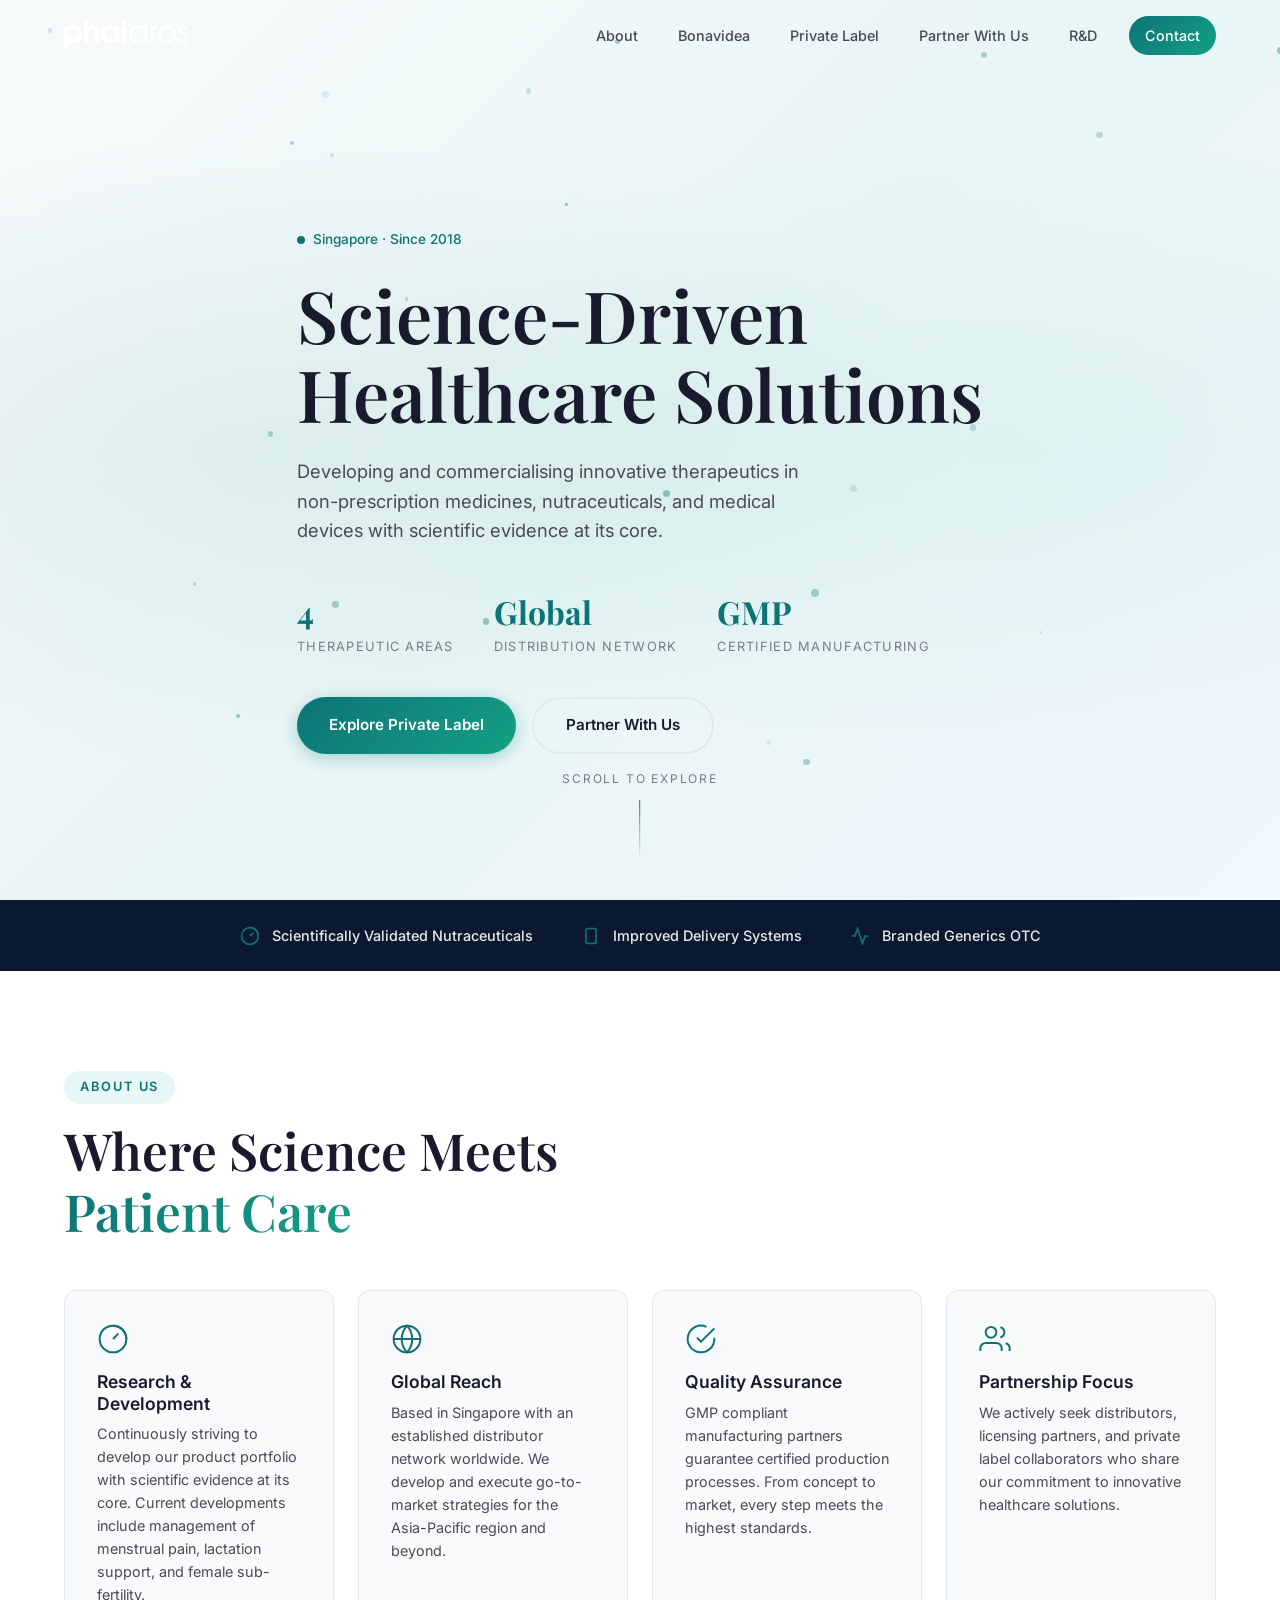
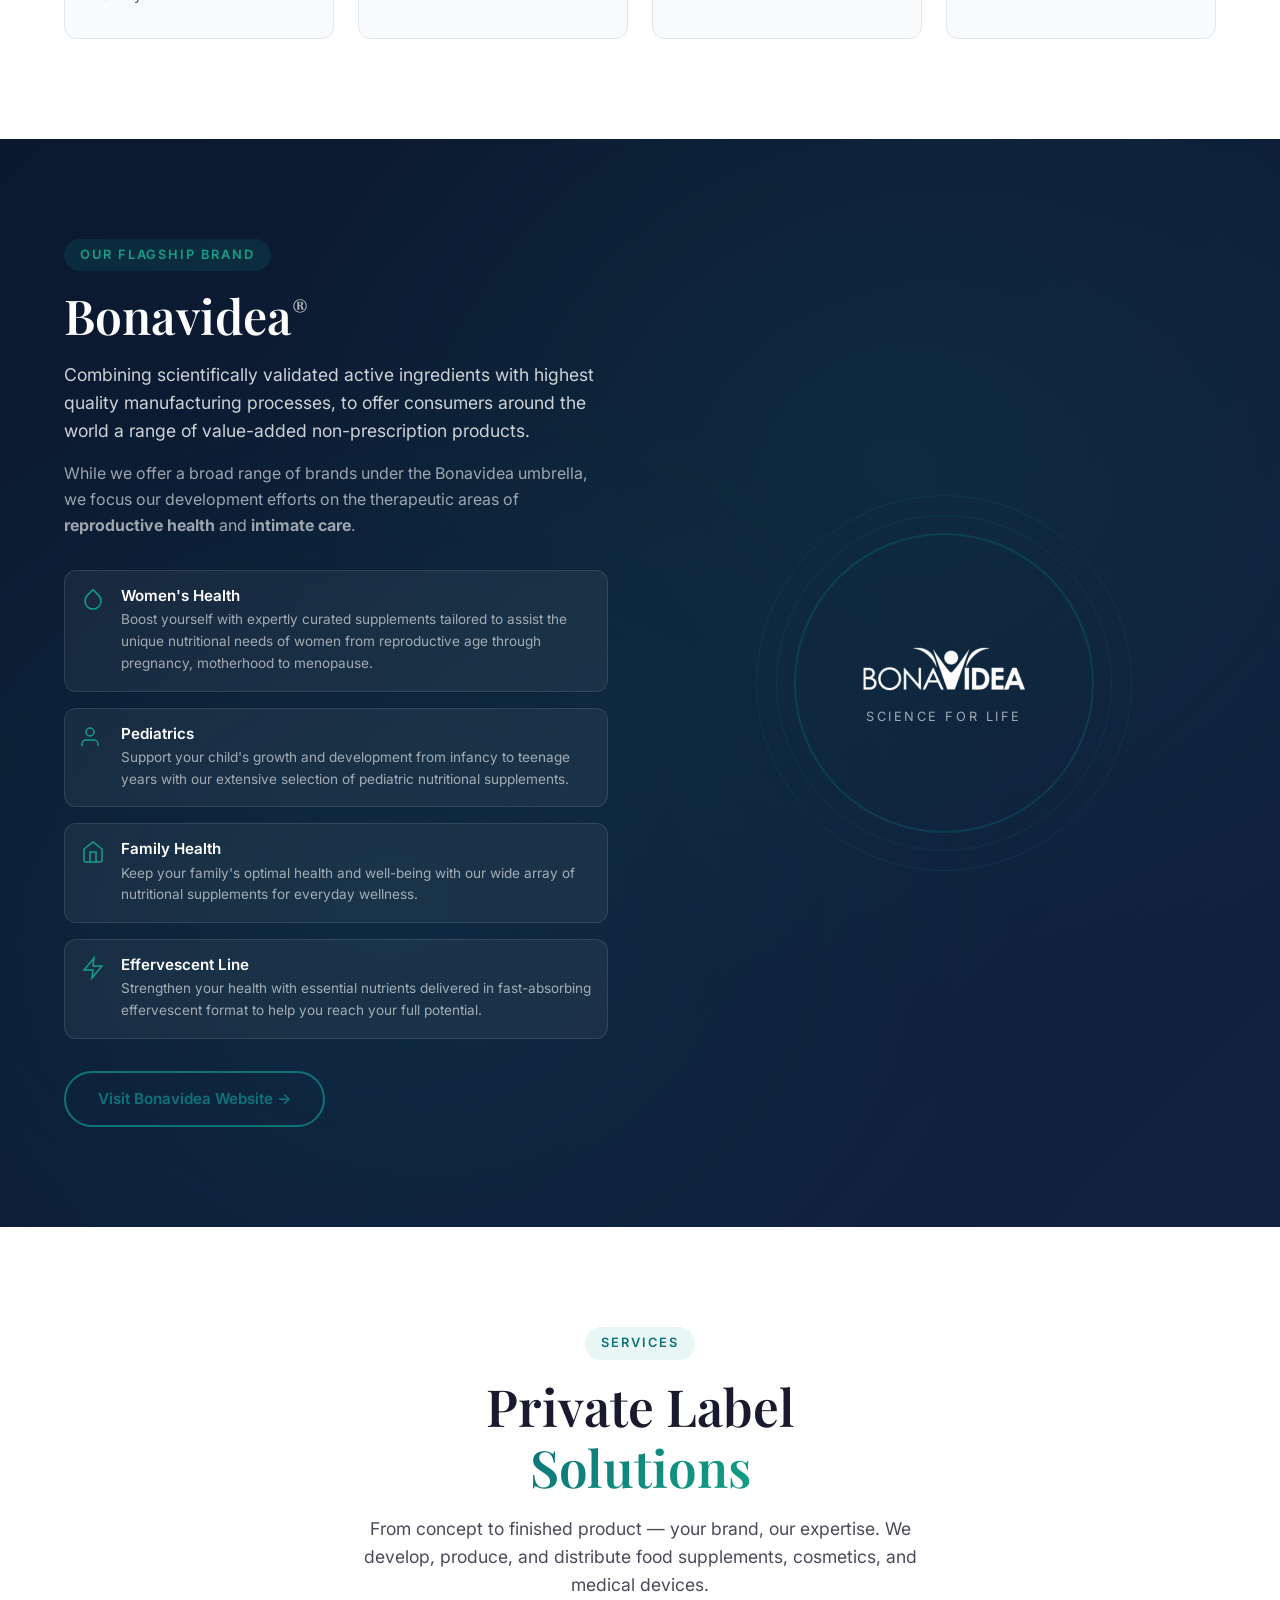
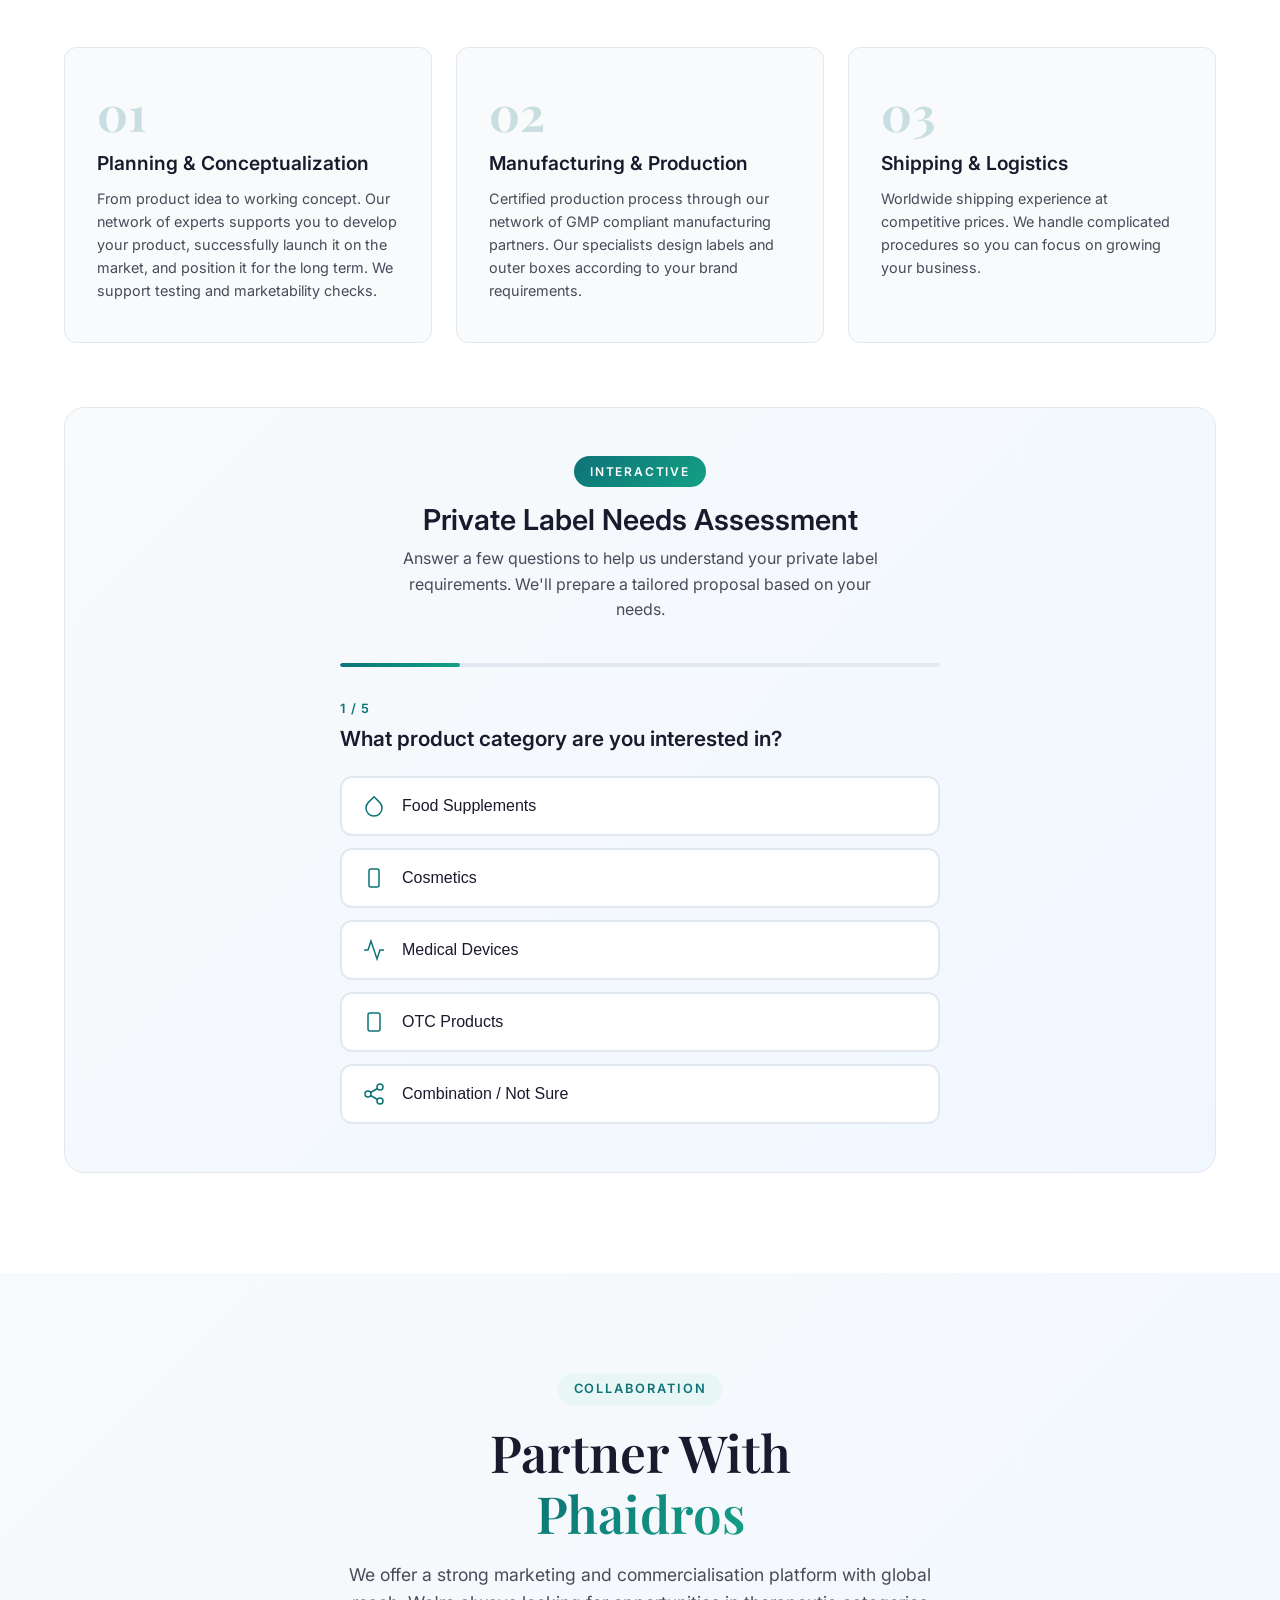
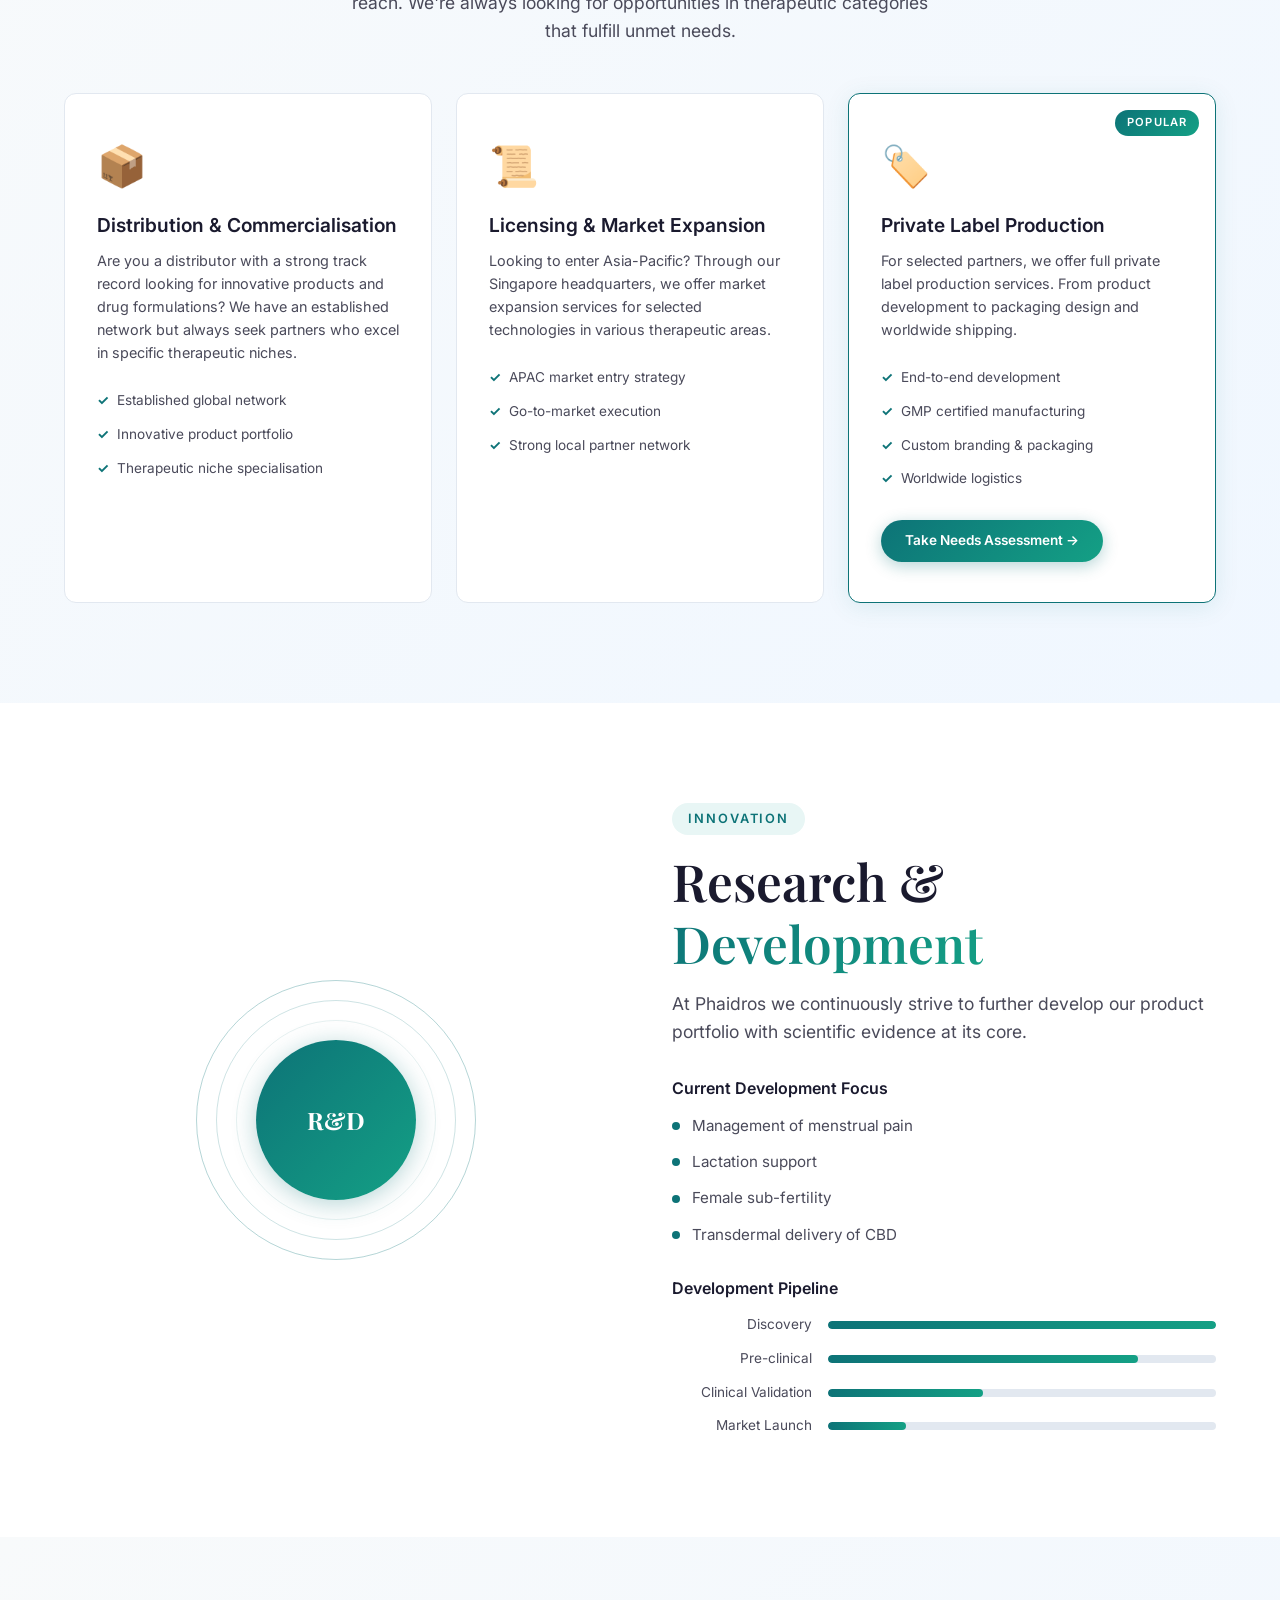
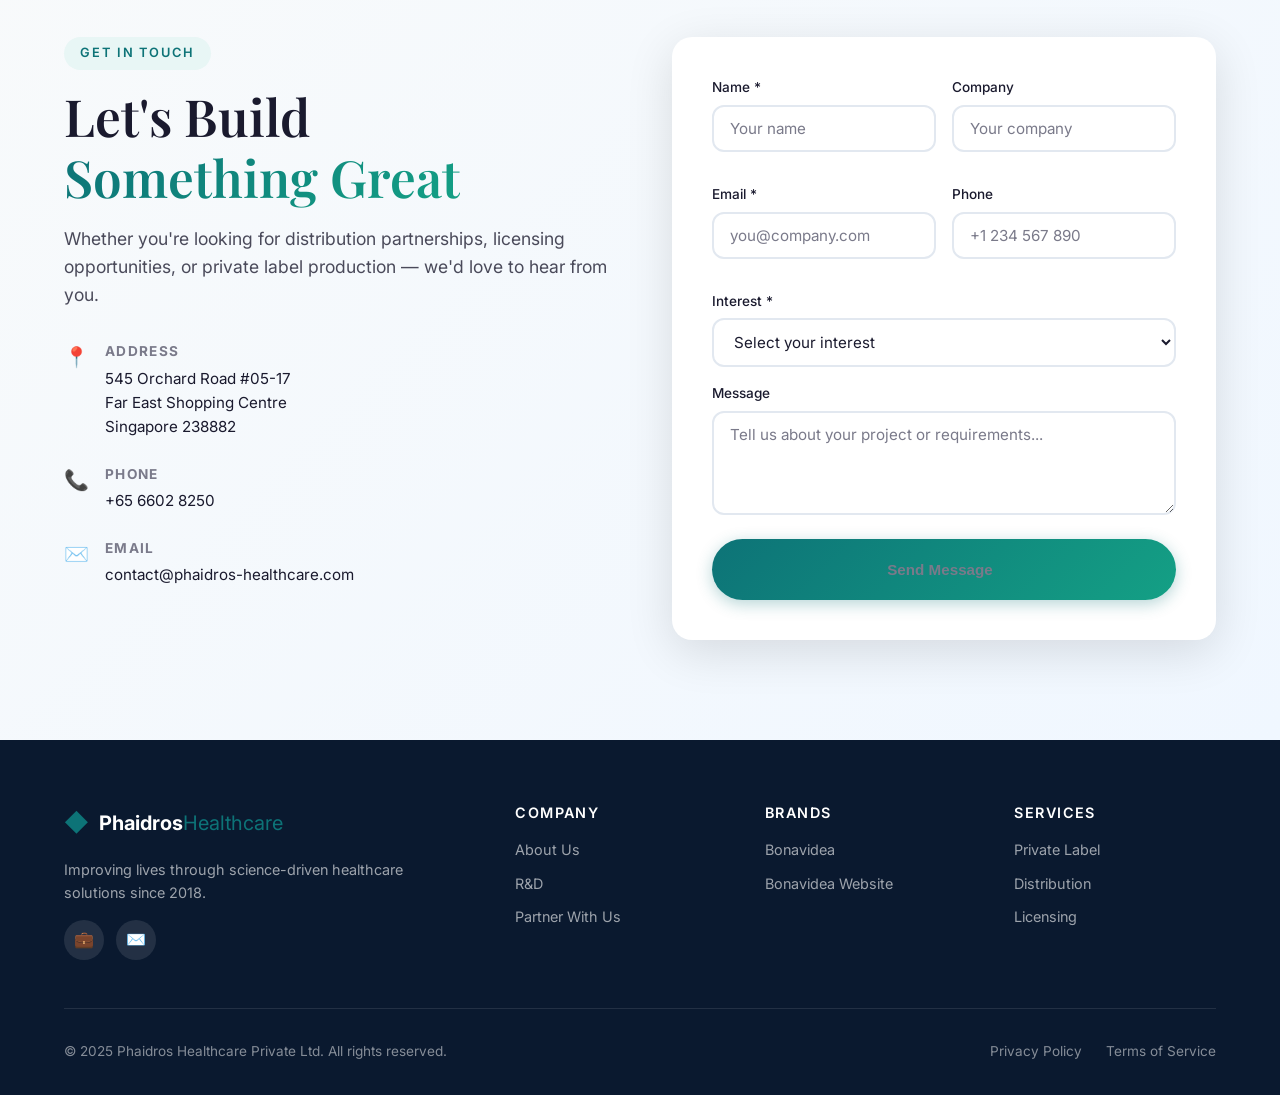
==== commit 466c0fbd: "Replace emojis with professional SVG icons and add real Phaidros + Bonavidea logos" ====
--- a/index.html
+++ b/index.html
@@ -13,8 +13,7 @@
     <nav class="navbar" id="navbar">
         <div class="container">
             <a href="#" class="logo">
-                <span class="logo-icon">◆</span>
-                <span class="logo-text">Phaidros<span class="logo-accent">Healthcare</span></span>
+                <img src="phaidros-logo.png" alt="Phaidros Healthcare" class="logo-img" style="height: 32px; width: auto;">
             </a>
             <button class="nav-toggle" id="navToggle" aria-label="Toggle navigation">
                 <span></span><span></span><span></span>
@@ -79,15 +78,15 @@
         <div class="container">
             <div class="trust-items">
                 <div class="trust-item">
-                    <span class="trust-icon">🧬</span>
+                    <span class="trust-icon"><svg viewBox="0 0 24 24" width="20" height="20" fill="none" stroke="currentColor" stroke-width="2"><circle cx="12" cy="12" r="10"/><path d="M12 2a10 10 0 0 1 10 10"/><path d="M12 12l4-4"/></svg></span>
                     <span>Scientifically Validated Nutraceuticals</span>
                 </div>
                 <div class="trust-item">
-                    <span class="trust-icon">💊</span>
+                    <span class="trust-icon"><svg viewBox="0 0 24 24" width="20" height="20" fill="none" stroke="currentColor" stroke-width="2"><rect x="6" y="3" width="12" height="18" rx="2"/><line x1="12" y1="7" x2="12" y2="7.01"/></svg></span>
                     <span>Improved Delivery Systems</span>
                 </div>
                 <div class="trust-item">
-                    <span class="trust-icon">🏥</span>
+                    <span class="trust-icon"><svg viewBox="0 0 24 24" width="20" height="20" fill="none" stroke="currentColor" stroke-width="2"><path d="M22 12h-4l-3 9L9 3l-3 9H2"/></svg></span>
                     <span>Branded Generics OTC</span>
                 </div>
             </div>
@@ -103,22 +102,22 @@
             </div>
             <div class="about-grid">
                 <div class="about-card">
-                    <div class="card-icon">🔬</div>
+                    <div class="card-icon"><svg viewBox="0 0 24 24" width="32" height="32" fill="none" stroke="currentColor" stroke-width="1.5"><circle cx="12" cy="12" r="10"/><path d="M12 2a10 10 0 0 1 10 10"/><path d="M12 12l4-4"/></svg></div>
                     <h3>Research & Development</h3>
                     <p>Continuously striving to develop our product portfolio with scientific evidence at its core. Current developments include management of menstrual pain, lactation support, and female sub-fertility.</p>
                 </div>
                 <div class="about-card">
-                    <div class="card-icon">🌍</div>
+                    <div class="card-icon"><svg viewBox="0 0 24 24" width="32" height="32" fill="none" stroke="currentColor" stroke-width="1.5"><circle cx="12" cy="12" r="10"/><path d="M2 12h20"/><path d="M12 2a15.3 15.3 0 0 1 4 10 15.3 15.3 0 0 1-4 10 15.3 15.3 0 0 1-4-10 15.3 15.3 0 0 1 4-10z"/></svg></div>
                     <h3>Global Reach</h3>
                     <p>Based in Singapore with an established distributor network worldwide. We develop and execute go-to-market strategies for the Asia-Pacific region and beyond.</p>
                 </div>
                 <div class="about-card">
-                    <div class="card-icon">✓</div>
+                    <div class="card-icon"><svg viewBox="0 0 24 24" width="32" height="32" fill="none" stroke="currentColor" stroke-width="1.5"><path d="M22 11.08V12a10 10 0 1 1-5.93-9.14"/><polyline points="22 4 12 14.01 9 11.01"/></svg></div>
                     <h3>Quality Assurance</h3>
                     <p>GMP compliant manufacturing partners guarantee certified production processes. From concept to market, every step meets the highest standards.</p>
                 </div>
                 <div class="about-card">
-                    <div class="card-icon">🤝</div>
+                    <div class="card-icon"><svg viewBox="0 0 24 24" width="32" height="32" fill="none" stroke="currentColor" stroke-width="1.5"><path d="M17 21v-2a4 4 0 0 0-4-4H5a4 4 0 0 0-4 4v2"/><circle cx="9" cy="7" r="4"/><path d="M23 21v-2a4 4 0 0 0-3-3.87"/><path d="M16 3.13a4 4 0 0 1 0 7.75"/></svg></div>
                     <h3>Partnership Focus</h3>
                     <p>We actively seek distributors, licensing partners, and private label collaborators who share our commitment to innovative healthcare solutions.</p>
                 </div>
@@ -145,28 +144,28 @@
                     
                     <div class="product-categories">
                         <div class="product-category">
-                            <div class="category-visual">🌸</div>
+                            <div class="category-visual"><svg viewBox="0 0 24 24" width="24" height="24" fill="none" stroke="currentColor" stroke-width="1.5"><path d="M12 2.69l5.66 5.66a8 8 0 1 1-11.31 0z"/></svg></div>
                             <div class="category-info">
                                 <h4>Women's Health</h4>
                                 <p>Boost yourself with expertly curated supplements tailored to assist the unique nutritional needs of women from reproductive age through pregnancy, motherhood to menopause.</p>
                             </div>
                         </div>
                         <div class="product-category">
-                            <div class="category-visual">👶</div>
+                            <div class="category-visual"><svg viewBox="0 0 24 24" width="24" height="24" fill="none" stroke="currentColor" stroke-width="1.5"><path d="M17 21v-2a4 4 0 0 0-4-4H5a4 4 0 0 0-4 4v2"/><circle cx="9" cy="7" r="4"/></svg></div>
                             <div class="category-info">
                                 <h4>Pediatrics</h4>
                                 <p>Support your child's growth and development from infancy to teenage years with our extensive selection of pediatric nutritional supplements.</p>
                             </div>
                         </div>
                         <div class="product-category">
-                            <div class="category-visual">🏠</div>
+                            <div class="category-visual"><svg viewBox="0 0 24 24" width="24" height="24" fill="none" stroke="currentColor" stroke-width="1.5"><path d="M3 9l9-7 9 7v11a2 2 0 0 1-2 2H5a2 2 0 0 1-2-2z"/><polyline points="9 22 9 12 15 12 15 22"/></svg></div>
                             <div class="category-info">
                                 <h4>Family Health</h4>
                                 <p>Keep your family's optimal health and well-being with our wide array of nutritional supplements for everyday wellness.</p>
                             </div>
                         </div>
                         <div class="product-category">
-                            <div class="category-visual">⚡</div>
+                            <div class="category-visual"><svg viewBox="0 0 24 24" width="24" height="24" fill="none" stroke="currentColor" stroke-width="1.5"><polygon points="13 2 3 14 12 14 11 22 21 10 12 10 13 2"/></svg></div>
                             <div class="category-info">
                                 <h4>Effervescent Line</h4>
                                 <p>Strengthen your health with essential nutrients delivered in fast-absorbing effervescent format to help you reach your full potential.</p>
@@ -182,7 +181,7 @@
                     <div class="brand-showcase">
                         <div class="showcase-ring"></div>
                         <div class="showcase-center">
-                            <span class="showcase-logo">Bonavidea</span>
+                            <img src="bonavidea-logo.png" alt="Bonavidea" class="showcase-logo-img" style="max-width: 180px; height: auto; filter: brightness(0) invert(1);">
                             <span class="showcase-tagline">Science for Life</span>
                         </div>
                     </div>
@@ -241,23 +240,23 @@
                         </div>
                         <div class="quiz-options">
                             <button class="quiz-option" data-value="food-supplements">
-                                <span class="option-icon">🥗</span>
+                                <span class="option-icon"><svg viewBox="0 0 24 24" width="24" height="24" fill="none" stroke="currentColor" stroke-width="1.5"><path d="M12 2.69l5.66 5.66a8 8 0 1 1-11.31 0z"/></svg></span>
                                 <span class="option-text">Food Supplements</span>
                             </button>
                             <button class="quiz-option" data-value="cosmetics">
-                                <span class="option-icon">🧴</span>
+                                <span class="option-icon"><svg viewBox="0 0 24 24" width="24" height="24" fill="none" stroke="currentColor" stroke-width="1.5"><rect x="7" y="3" width="10" height="18" rx="2"/><line x1="12" y1="7" x2="12" y2="7.01"/></svg></span>
                                 <span class="option-text">Cosmetics</span>
                             </button>
                             <button class="quiz-option" data-value="medical-devices">
-                                <span class="option-icon">🏥</span>
+                                <span class="option-icon"><svg viewBox="0 0 24 24" width="24" height="24" fill="none" stroke="currentColor" stroke-width="1.5"><path d="M22 12h-4l-3 9L9 3l-3 9H2"/></svg></span>
                                 <span class="option-text">Medical Devices</span>
                             </button>
                             <button class="quiz-option" data-value="otc-products">
-                                <span class="option-icon">💊</span>
+                                <span class="option-icon"><svg viewBox="0 0 24 24" width="24" height="24" fill="none" stroke="currentColor" stroke-width="1.5"><rect x="6" y="3" width="12" height="18" rx="2"/><line x1="12" y1="7" x2="12" y2="7.01"/></svg></span>
                                 <span class="option-text">OTC Products</span>
                             </button>
                             <button class="quiz-option" data-value="combination">
-                                <span class="option-icon">🔗</span>
+                                <span class="option-icon"><svg viewBox="0 0 24 24" width="24" height="24" fill="none" stroke="currentColor" stroke-width="1.5"><circle cx="18" cy="5" r="3"/><circle cx="6" cy="12" r="3"/><circle cx="18" cy="19" r="3"/><line x1="8.59" y1="13.51" x2="15.42" y2="17.49"/><line x1="15.41" y1="6.51" x2="8.59" y2="10.49"/></svg></span>
                                 <span class="option-text">Combination / Not Sure</span>
                             </button>
                         </div>
@@ -274,23 +273,23 @@
                         </div>
                         <div class="quiz-options">
                             <button class="quiz-option" data-value="womens-health">
-                                <span class="option-icon">🌸</span>
+                                <span class="option-icon"><svg viewBox="0 0 24 24" width="24" height="24" fill="none" stroke="currentColor" stroke-width="1.5"><path d="M12 2.69l5.66 5.66a8 8 0 1 1-11.31 0z"/></svg></span>
                                 <span class="option-text">Women's Health / Reproductive</span>
                             </button>
                             <button class="quiz-option" data-value="pediatrics">
-                                <span class="option-icon">👶</span>
+                                <span class="option-icon"><svg viewBox="0 0 24 24" width="24" height="24" fill="none" stroke="currentColor" stroke-width="1.5"><path d="M17 21v-2a4 4 0 0 0-4-4H5a4 4 0 0 0-4 4v2"/><circle cx="9" cy="7" r="4"/></svg></span>
                                 <span class="option-text">Pediatrics / Infant Care</span>
                             </button>
                             <button class="quiz-option" data-value="family-health">
-                                <span class="option-icon">🏠</span>
+                                <span class="option-icon"><svg viewBox="0 0 24 24" width="24" height="24" fill="none" stroke="currentColor" stroke-width="1.5"><path d="M3 9l9-7 9 7v11a2 2 0 0 1-2 2H5a2 2 0 0 1-2-2z"/><polyline points="9 22 9 12 15 12 15 22"/></svg></span>
                                 <span class="option-text">Family Health / General Wellness</span>
                             </button>
                             <button class="quiz-option" data-value="intimate-care">
-                                <span class="option-icon">💧</span>
+                                <span class="option-icon"><svg viewBox="0 0 24 24" width="24" height="24" fill="none" stroke="currentColor" stroke-width="1.5"><path d="M20.84 4.61a5.5 5.5 0 0 0-7.78 0L12 5.67l-1.06-1.06a5.5 5.5 0 0 0-7.78 7.78l1.06 1.06L12 21.23l7.78-7.78 1.06-1.06a5.5 5.5 0 0 0 0-7.78z"/></svg></span>
                                 <span class="option-text">Intimate Care / Hygiene</span>
                             </button>
                             <button class="quiz-option" data-value="other">
-                                <span class="option-icon">🔬</span>
+                                <span class="option-icon"><svg viewBox="0 0 24 24" width="24" height="24" fill="none" stroke="currentColor" stroke-width="1.5"><circle cx="12" cy="12" r="10"/><path d="M12 2a10 10 0 0 1 10 10"/><path d="M12 12l4-4"/></svg></span>
                                 <span class="option-text">Other / Undecided</span>
                             </button>
                         </div>
@@ -307,19 +306,19 @@
                         </div>
                         <div class="quiz-options">
                             <button class="quiz-option" data-value="idea">
-                                <span class="option-icon">💡</span>
+                                <span class="option-icon"><svg viewBox="0 0 24 24" width="24" height="24" fill="none" stroke="currentColor" stroke-width="1.5"><circle cx="12" cy="12" r="10"/><line x1="12" y1="16" x2="12" y2="12"/><line x1="12" y1="8" x2="12.01" y2="8"/></svg></span>
                                 <span class="option-text">Just an Idea</span>
                             </button>
                             <button class="quiz-option" data-value="concept">
-                                <span class="option-icon">📋</span>
+                                <span class="option-icon"><svg viewBox="0 0 24 24" width="24" height="24" fill="none" stroke="currentColor" stroke-width="1.5"><path d="M14 2H6a2 2 0 0 0-2 2v16a2 2 0 0 0 2 2h12a2 2 0 0 0 2-2V8z"/><polyline points="14 2 14 8 20 8"/><line x1="16" y1="13" x2="8" y2="13"/><line x1="16" y1="17" x2="8" y2="17"/></svg></span>
                                 <span class="option-text">Concept Development</span>
                             </button>
                             <button class="quiz-option" data-value="formula">
-                                <span class="option-icon">⚗️</span>
+                                <span class="option-icon"><svg viewBox="0 0 24 24" width="24" height="24" fill="none" stroke="currentColor" stroke-width="1.5"><path d="M10 20l4-16m4 4l4 4-4 4M6 16l-4-4 4-4"/></svg></span>
                                 <span class="option-text">Formula / Ingredient Selected</span>
                             </button>
                             <button class="quiz-option" data-value="ready">
-                                <span class="option-icon">📦</span>
+                                <span class="option-icon"><svg viewBox="0 0 24 24" width="24" height="24" fill="none" stroke="currentColor" stroke-width="1.5"><rect x="2" y="3" width="20" height="14" rx="2" ry="2"/><line x1="8" y1="21" x2="16" y2="21"/><line x1="12" y1="17" x2="12" y2="21"/></svg></span>
                                 <span class="option-text">Ready for Production</span>
                             </button>
                         </div>
@@ -336,23 +335,23 @@
                         </div>
                         <div class="quiz-options">
                             <button class="quiz-option" data-value="asia-pacific">
-                                <span class="option-icon">🌏</span>
+                                <span class="option-icon"><svg viewBox="0 0 24 24" width="24" height="24" fill="none" stroke="currentColor" stroke-width="1.5"><circle cx="12" cy="12" r="10"/><path d="M2 12h20"/><path d="M12 2a15.3 15.3 0 0 1 4 10 15.3 15.3 0 0 1-4 10 15.3 15.3 0 0 1-4-10 15.3 15.3 0 0 1 4-10z"/></svg></span>
                                 <span class="option-text">Asia-Pacific</span>
                             </button>
                             <button class="quiz-option" data-value="europe">
-                                <span class="option-icon">🇪🇺</span>
+                                <span class="option-icon"><svg viewBox="0 0 24 24" width="24" height="24" fill="none" stroke="currentColor" stroke-width="1.5"><rect x="3" y="3" width="18" height="18" rx="2" ry="2"/><line x1="3" y1="9" x2="21" y2="9"/><line x1="3" y1="15" x2="21" y2="15"/><line x1="9" y1="3" x2="9" y2="21"/></svg></span>
                                 <span class="option-text">Europe</span>
                             </button>
                             <button class="quiz-option" data-value="middle-east">
-                                <span class="option-icon">🌍</span>
+                                <span class="option-icon"><svg viewBox="0 0 24 24" width="24" height="24" fill="none" stroke="currentColor" stroke-width="1.5"><circle cx="12" cy="12" r="10"/><path d="M12 2a10 10 0 0 1 10 10"/><path d="M12 12l4-4"/></svg></span>
                                 <span class="option-text">Middle East / Africa</span>
                             </button>
                             <button class="quiz-option" data-value="americas">
-                                <span class="option-icon">🌎</span>
+                                <span class="option-icon"><svg viewBox="0 0 24 24" width="24" height="24" fill="none" stroke="currentColor" stroke-width="1.5"><circle cx="12" cy="12" r="10"/><path d="M2 12h20"/><path d="M12 2a15.3 15.3 0 0 1 4 10 15.3 15.3 0 0 1-4 10 15.3 15.3 0 0 1-4-10 15.3 15.3 0 0 1 4-10z"/></svg></span>
                                 <span class="option-text">Americas</span>
                             </button>
                             <button class="quiz-option" data-value="global">
-                                <span class="option-icon">🌐</span>
+                                <span class="option-icon"><svg viewBox="0 0 24 24" width="24" height="24" fill="none" stroke="currentColor" stroke-width="1.5"><circle cx="12" cy="12" r="10"/><line x1="2" y1="12" x2="22" y2="12"/><path d="M12 2a15.3 15.3 0 0 1 4 10 15.3 15.3 0 0 1-4 10 15.3 15.3 0 0 1-4-10 15.3 15.3 0 0 1 4-10z"/></svg></span>
                                 <span class="option-text">Global / Multiple Regions</span>
                             </button>
                         </div>
@@ -369,19 +368,19 @@
                         </div>
                         <div class="quiz-options">
                             <button class="quiz-option" data-value="small">
-                                <span class="option-icon">🌱</span>
+                                <span class="option-icon"><svg viewBox="0 0 24 24" width="24" height="24" fill="none" stroke="currentColor" stroke-width="1.5"><path d="M12 2.69l5.66 5.66a8 8 0 1 1-11.31 0z"/></svg></span>
                                 <span class="option-text">Pilot / Small Scale (&lt; 10k units)</span>
                             </button>
                             <button class="quiz-option" data-value="medium">
-                                <span class="option-icon">📈</span>
+                                <span class="option-icon"><svg viewBox="0 0 24 24" width="24" height="24" fill="none" stroke="currentColor" stroke-width="1.5"><path d="M18 20V10"/><path d="M12 20V4"/><path d="M6 20v-6"/></svg></span>
                                 <span class="option-text">Medium Scale (10k – 100k units)</span>
                             </button>
                             <button class="quiz-option" data-value="large">
-                                <span class="option-icon">🚀</span>
+                                <span class="option-icon"><svg viewBox="0 0 24 24" width="24" height="24" fill="none" stroke="currentColor" stroke-width="1.5"><polygon points="13 2 3 14 12 14 11 22 21 10 12 10 13 2"/></svg></span>
                                 <span class="option-text">Large Scale (100k+ units)</span>
                             </button>
                             <button class="quiz-option" data-value="unsure">
-                                <span class="option-icon">❓</span>
+                                <span class="option-icon"><svg viewBox="0 0 24 24" width="24" height="24" fill="none" stroke="currentColor" stroke-width="1.5"><circle cx="12" cy="12" r="10"/><path d="M9.09 9a3 3 0 0 1 5.83 1c0 2-3 3-3 3"/><line x1="12" y1="17" x2="12.01" y2="17"/></svg></span>
                                 <span class="option-text">Not Sure / To Be Discussed</span>
                             </button>
                         </div>
@@ -390,7 +389,7 @@
                     <!-- Results -->
                     <div class="quiz-step quiz-results" data-step="results">
                         <div class="results-content">
-                            <div class="results-icon">✅</div>
+                            <div class="results-icon"><svg viewBox="0 0 24 24" width="64" height="64" fill="none" stroke="var(--primary)" stroke-width="2"><path d="M22 11.08V12a10 10 0 1 1-5.93-9.14"/><polyline points="22 4 12 14.01 9 11.01"/></svg></div>
                             <h4>Thank You!</h4>
                             <p>We've captured your requirements. Based on your answers, here's what we recommend:</p>
                             <div class="results-summary" id="resultsSummary"></div>
--- a/styles.css
+++ b/styles.css
@@ -453,6 +453,11 @@
     font-size: 1.25rem;
 }
 
+.trust-icon svg {
+    display: block;
+    color: var(--primary);
+}
+
 /* About Section */
 .about {
     padding: 100px 0;
@@ -482,6 +487,11 @@
 .card-icon {
     font-size: 2rem;
     margin-bottom: 16px;
+    color: var(--primary);
+}
+
+.card-icon svg {
+    display: block;
 }
 
 .about-card h3 {
@@ -575,6 +585,11 @@
 .category-visual {
     font-size: 1.5rem;
     flex-shrink: 0;
+    color: var(--primary-light);
+}
+
+.category-visual svg {
+    display: block;
 }
 
 .category-info h4 {
@@ -846,6 +861,11 @@
 .option-icon {
     font-size: 1.5rem;
     flex-shrink: 0;
+    color: var(--primary);
+}
+
+.option-icon svg {
+    display: block;
 }
 
 .option-text {
@@ -864,6 +884,12 @@
 .results-icon {
     font-size: 4rem;
     margin-bottom: 16px;
+    color: var(--primary);
+}
+
+.results-icon svg {
+    display: block;
+    margin: 0 auto;
 }
 
 .results-content h4 {
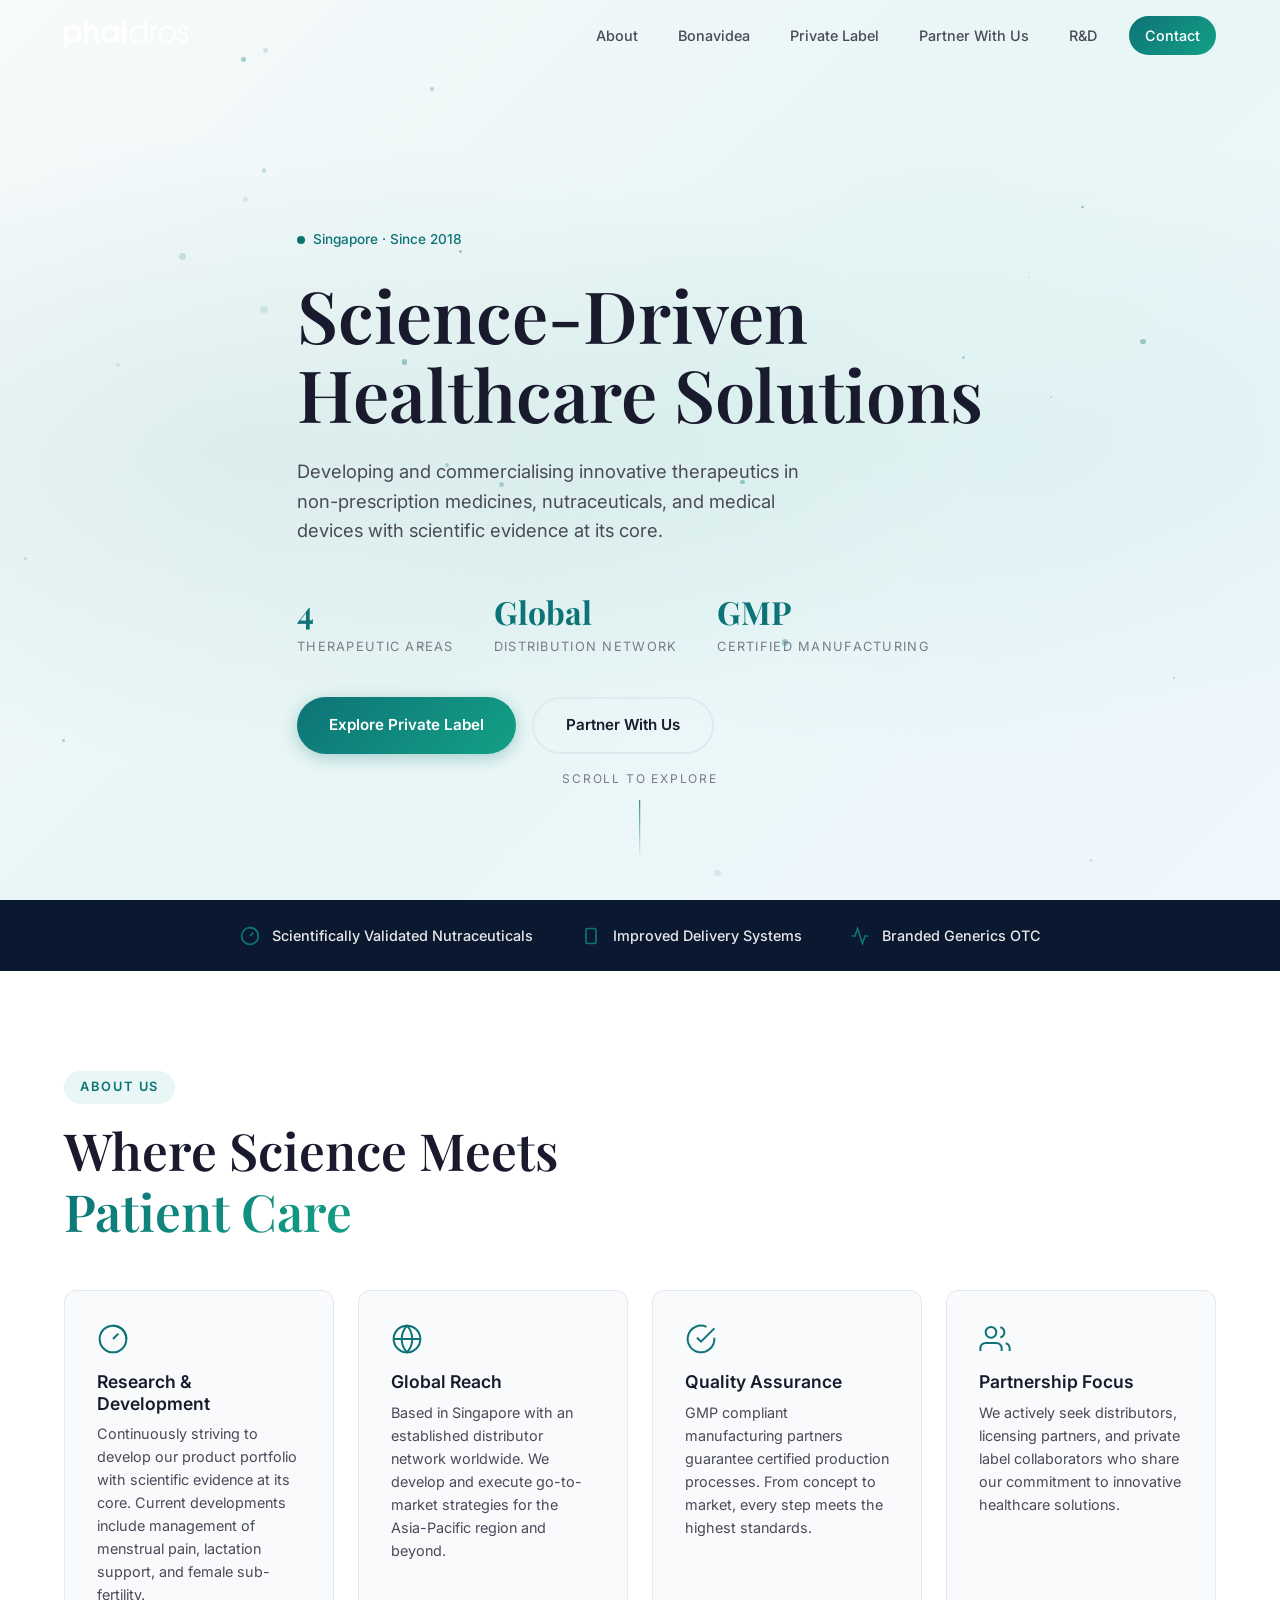
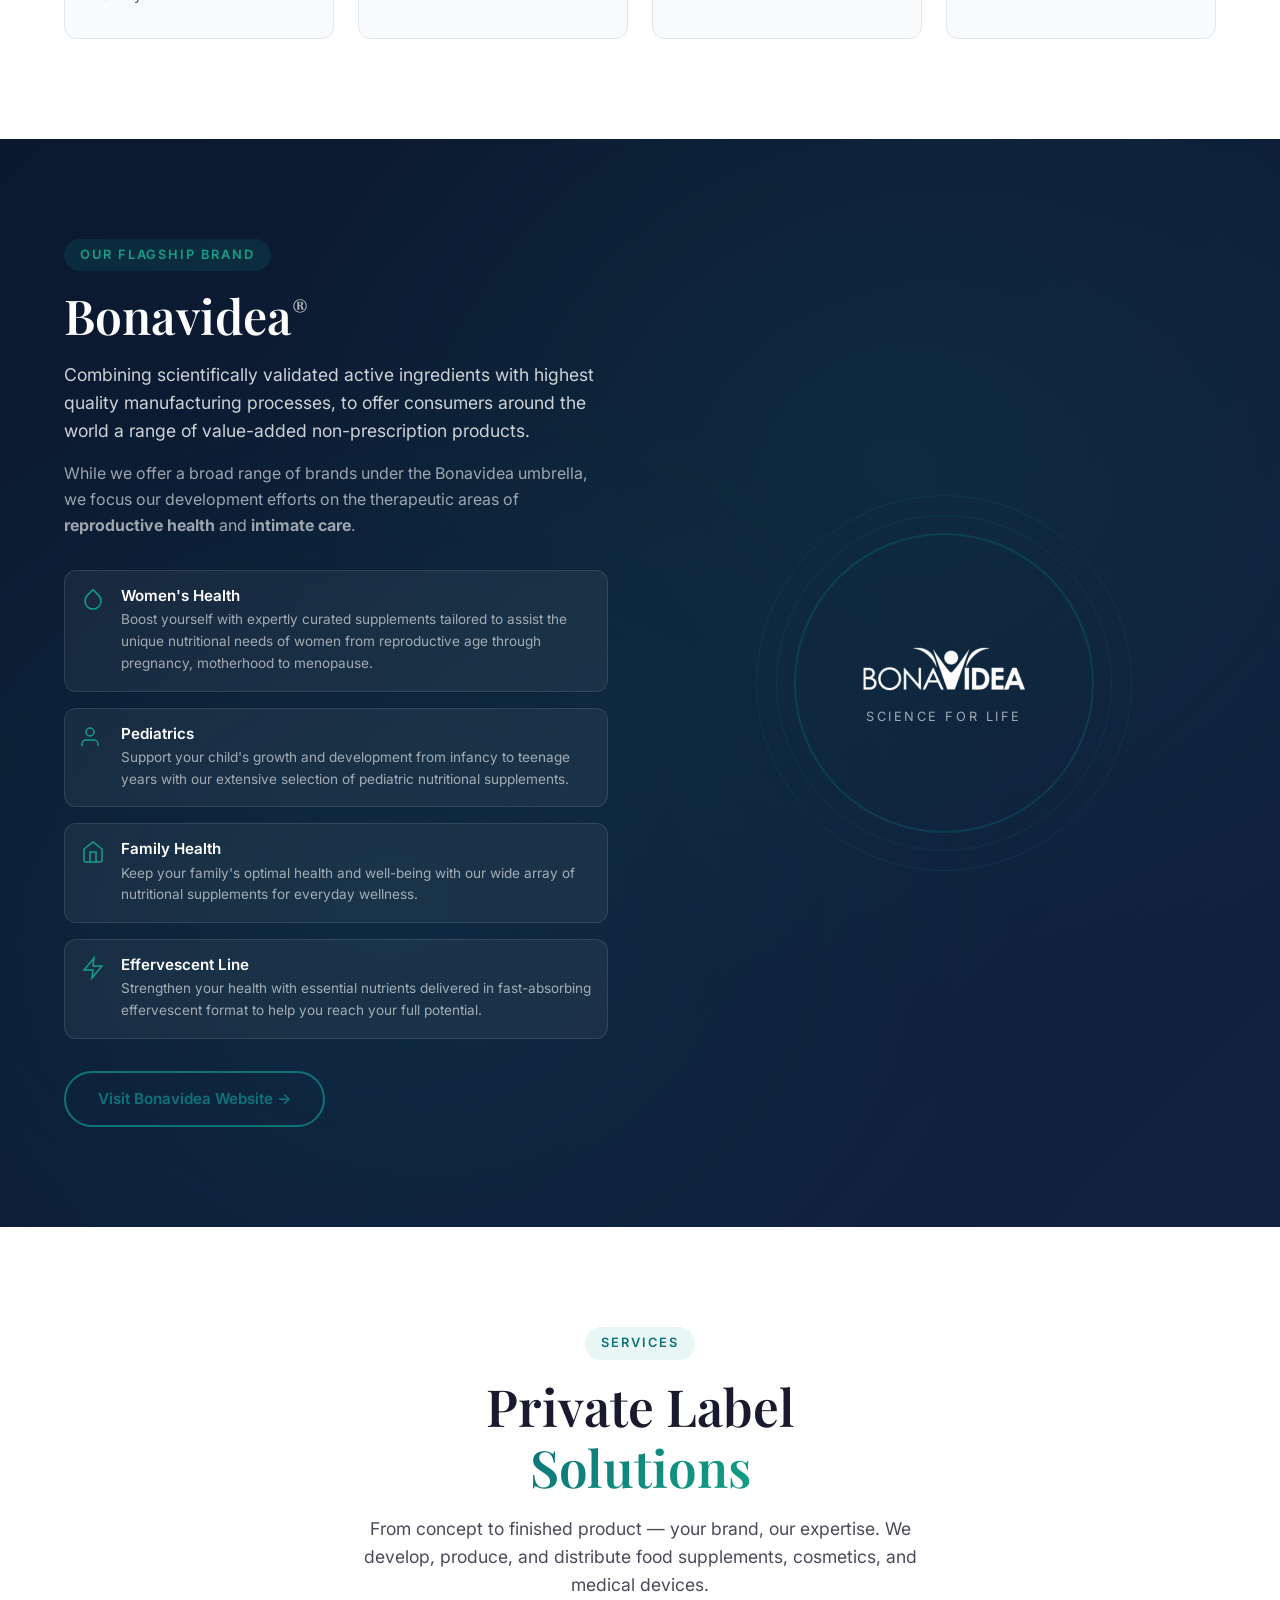
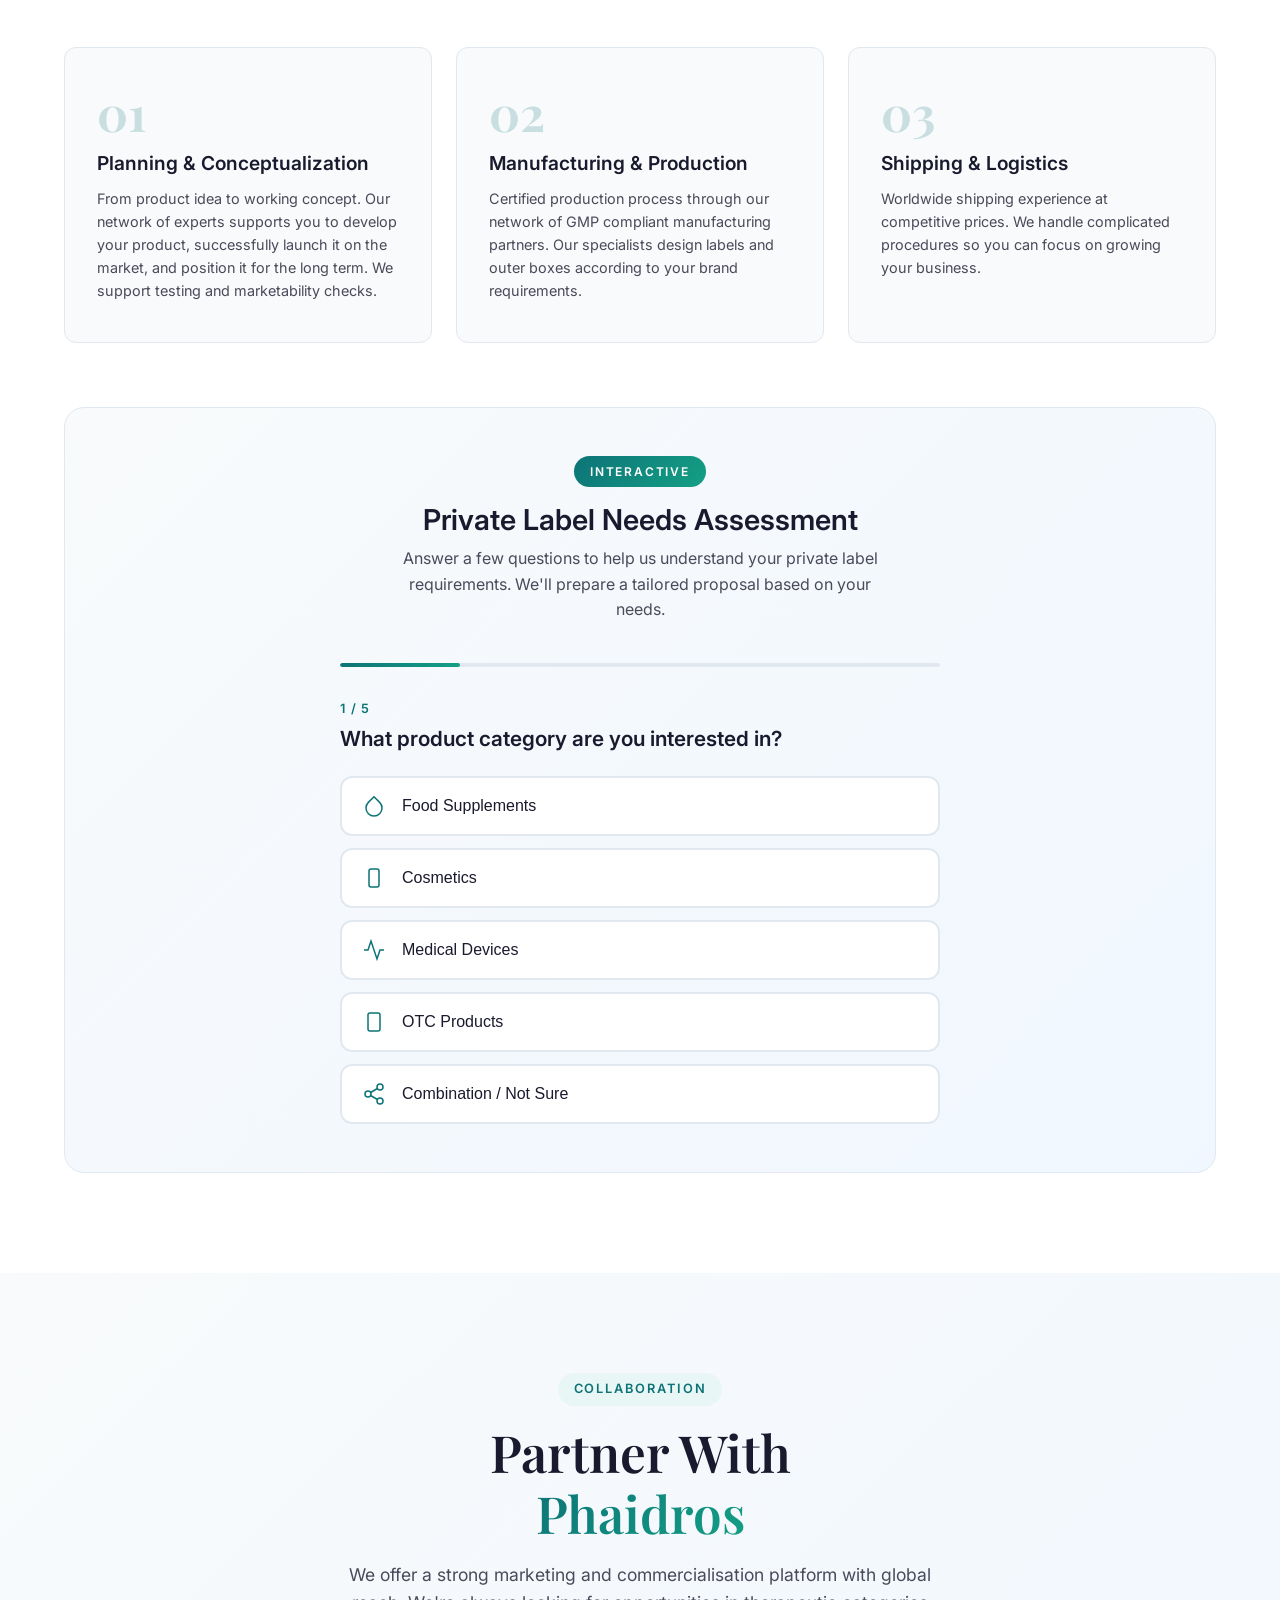
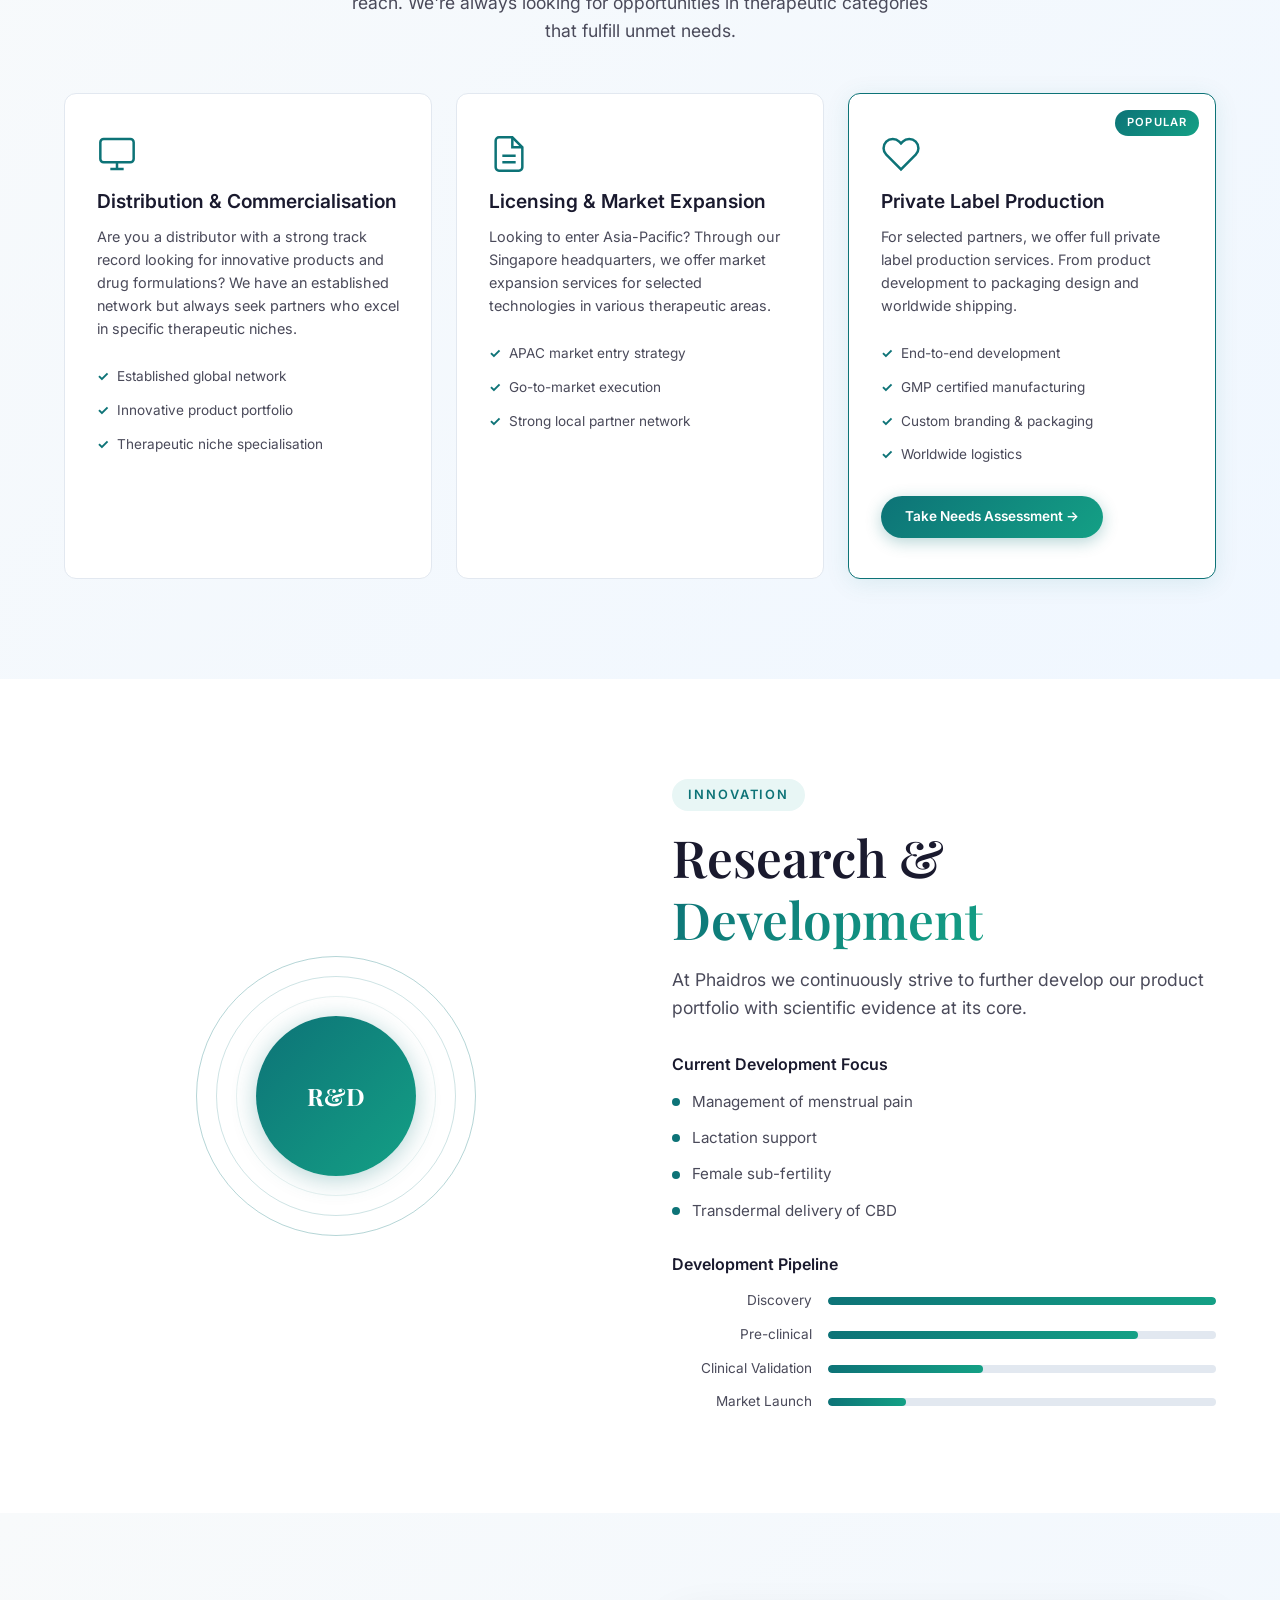
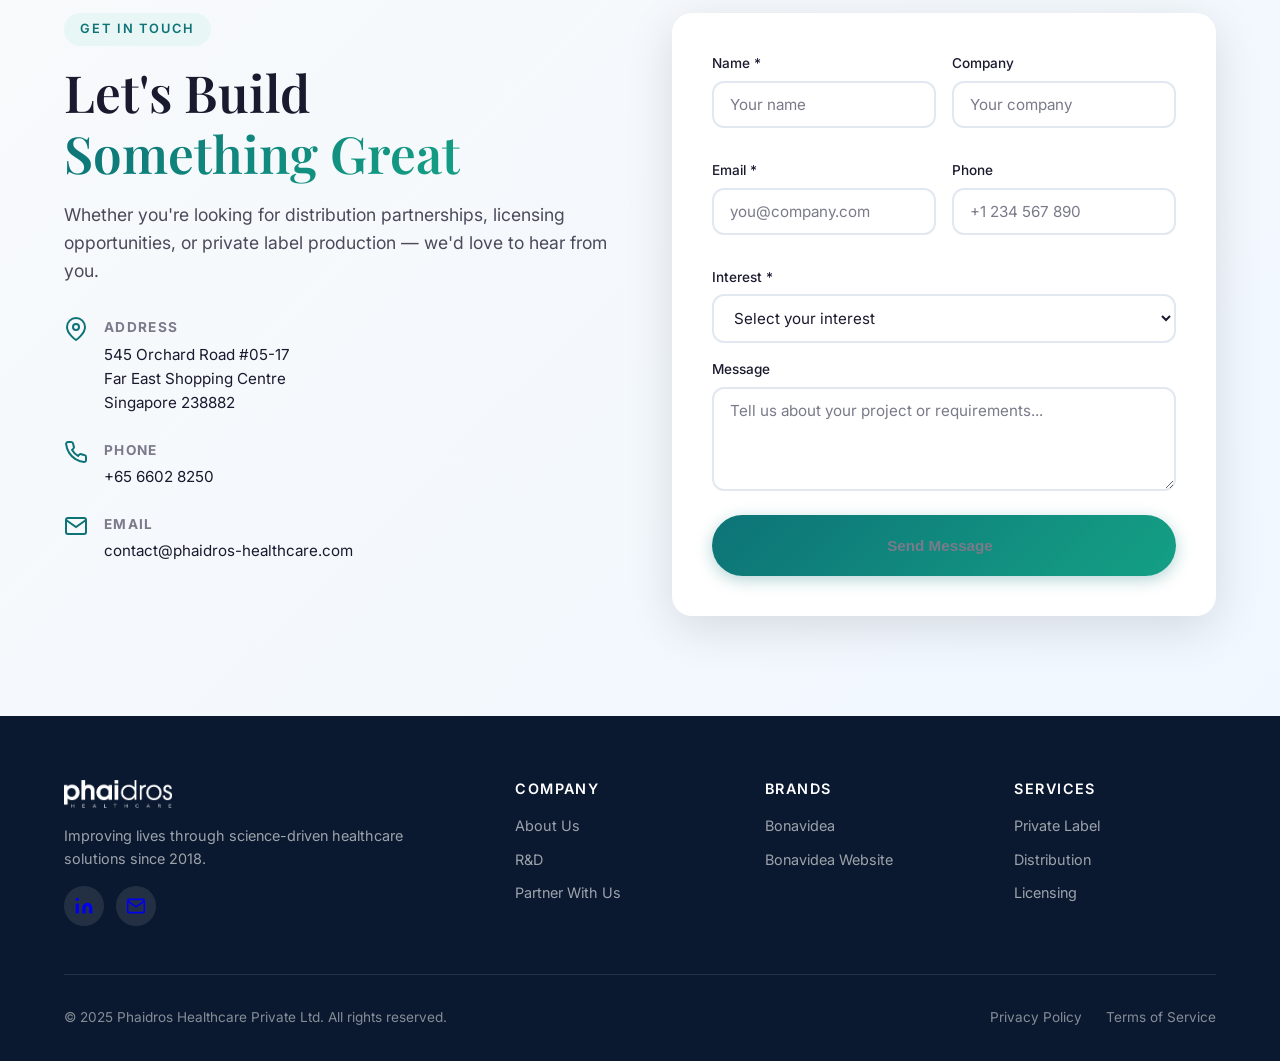
==== commit 1c6d37fb: "Replace all remaining emojis with professional SVG icons" ====
--- a/index.html
+++ b/index.html
@@ -418,7 +418,7 @@
 
             <div class="partners-grid">
                 <div class="partner-card">
-                    <div class="partner-icon">📦</div>
+                    <div class="partner-icon"><svg viewBox="0 0 24 24" width="40" height="40" fill="none" stroke="currentColor" stroke-width="1.5"><rect x="2" y="3" width="20" height="14" rx="2" ry="2"/><line x1="8" y1="21" x2="16" y2="21"/><line x1="12" y1="17" x2="12" y2="21"/></svg></div>
                     <h3>Distribution & Commercialisation</h3>
                     <p>Are you a distributor with a strong track record looking for innovative products and drug formulations? We have an established network but always seek partners who excel in specific therapeutic niches.</p>
                     <ul class="partner-features">
@@ -428,7 +428,7 @@
                     </ul>
                 </div>
                 <div class="partner-card">
-                    <div class="partner-icon">📜</div>
+                    <div class="partner-icon"><svg viewBox="0 0 24 24" width="40" height="40" fill="none" stroke="currentColor" stroke-width="1.5"><path d="M14 2H6a2 2 0 0 0-2 2v16a2 2 0 0 0 2 2h12a2 2 0 0 0 2-2V8z"/><polyline points="14 2 14 8 20 8"/><line x1="16" y1="13" x2="8" y2="13"/><line x1="16" y1="17" x2="8" y2="17"/></svg></div>
                     <h3>Licensing & Market Expansion</h3>
                     <p>Looking to enter Asia-Pacific? Through our Singapore headquarters, we offer market expansion services for selected technologies in various therapeutic areas.</p>
                     <ul class="partner-features">
@@ -439,7 +439,7 @@
                 </div>
                 <div class="partner-card featured">
                     <div class="partner-badge">Popular</div>
-                    <div class="partner-icon">🏷️</div>
+                    <div class="partner-icon"><svg viewBox="0 0 24 24" width="40" height="40" fill="none" stroke="currentColor" stroke-width="1.5"><path d="M20.84 4.61a5.5 5.5 0 0 0-7.78 0L12 5.67l-1.06-1.06a5.5 5.5 0 0 0-7.78 7.78l1.06 1.06L12 21.23l7.78-7.78 1.06-1.06a5.5 5.5 0 0 0 0-7.78z"/></svg></div>
                     <h3>Private Label Production</h3>
                     <p>For selected partners, we offer full private label production services. From product development to packaging design and worldwide shipping.</p>
                     <ul class="partner-features">
@@ -533,21 +533,21 @@
                     </p>
                     <div class="contact-details">
                         <div class="contact-item">
-                            <span class="contact-icon">📍</span>
+                            <span class="contact-icon"><svg viewBox="0 0 24 24" width="24" height="24" fill="none" stroke="currentColor" stroke-width="2"><path d="M21 10c0 7-9 13-9 13s-9-6-9-13a9 9 0 0 1 18 0z"/><circle cx="12" cy="10" r="3"/></svg></span>
                             <div>
                                 <strong>Address</strong>
                                 <p>545 Orchard Road #05-17<br>Far East Shopping Centre<br>Singapore 238882</p>
                             </div>
                         </div>
                         <div class="contact-item">
-                            <span class="contact-icon">📞</span>
+                            <span class="contact-icon"><svg viewBox="0 0 24 24" width="24" height="24" fill="none" stroke="currentColor" stroke-width="2"><path d="M22 16.92v3a2 2 0 0 1-2.18 2 19.79 19.79 0 0 1-8.63-3.07 19.5 19.5 0 0 1-6-6 19.79 19.79 0 0 1-3.07-8.67A2 2 0 0 1 4.11 2h3a2 2 0 0 1 2 1.72 12.84 12.84 0 0 0 .7 2.81 2 2 0 0 1-.45 2.11L8.09 9.91a16 16 0 0 0 6 6l1.27-1.27a2 2 0 0 1 2.11-.45 12.84 12.84 0 0 0 2.81.7A2 2 0 0 1 22 16.92z"/></svg></span>
                             <div>
                                 <strong>Phone</strong>
                                 <p>+65 6602 8250</p>
                             </div>
                         </div>
                         <div class="contact-item">
-                            <span class="contact-icon">✉️</span>
+                            <span class="contact-icon"><svg viewBox="0 0 24 24" width="24" height="24" fill="none" stroke="currentColor" stroke-width="2"><path d="M4 4h16c1.1 0 2 .9 2 2v12c0 1.1-.9 2-2 2H4c-1.1 0-2-.9-2-2V6c0-1.1.9-2 2-2z"/><polyline points="22,6 12,13 2,6"/></svg></span>
                             <div>
                                 <strong>Email</strong>
                                 <p>contact@phaidros-healthcare.com</p>
@@ -608,13 +608,12 @@
             <div class="footer-grid">
                 <div class="footer-brand">
                     <a href="#" class="logo">
-                        <span class="logo-icon">◆</span>
-                        <span class="logo-text">Phaidros<span class="logo-accent">Healthcare</span></span>
+                        <img src="phaidros-logo.png" alt="Phaidros Healthcare" style="height: 28px; width: auto; filter: brightness(0) invert(1);">
                     </a>
                     <p>Improving lives through science-driven healthcare solutions since 2018.</p>
                     <div class="footer-social">
-                        <a href="#" aria-label="LinkedIn">💼</a>
-                        <a href="#" aria-label="Email">✉️</a>
+                        <a href="#" aria-label="LinkedIn"><svg viewBox="0 0 24 24" width="20" height="20" fill="currentColor"><path d="M16 8a6 6 0 0 1 6 6v7h-4v-7a2 2 0 0 0-2-2 2 2 0 0 0-2 2v7h-4v-7a6 6 0 0 1 6-6z"/><rect x="2" y="9" width="4" height="12"/><circle cx="4" cy="4" r="2"/></svg></a>
+                        <a href="#" aria-label="Email"><svg viewBox="0 0 24 24" width="20" height="20" fill="none" stroke="currentColor" stroke-width="2"><path d="M4 4h16c1.1 0 2 .9 2 2v12c0 1.1-.9 2-2 2H4c-1.1 0-2-.9-2-2V6c0-1.1.9-2 2-2z"/><polyline points="22,6 12,13 2,6"/></svg></a>
                     </div>
                 </div>
                 <div class="footer-links">
--- a/styles.css
+++ b/styles.css
@@ -1006,6 +1006,16 @@
 .partner-icon {
     font-size: 2.5rem;
     margin-bottom: 16px;
+    color: var(--primary);
+}
+
+.partner-icon svg {
+    display: block;
+}
+
+.contact-icon svg {
+    display: block;
+    color: var(--primary);
 }
 
 .partner-card h3 {
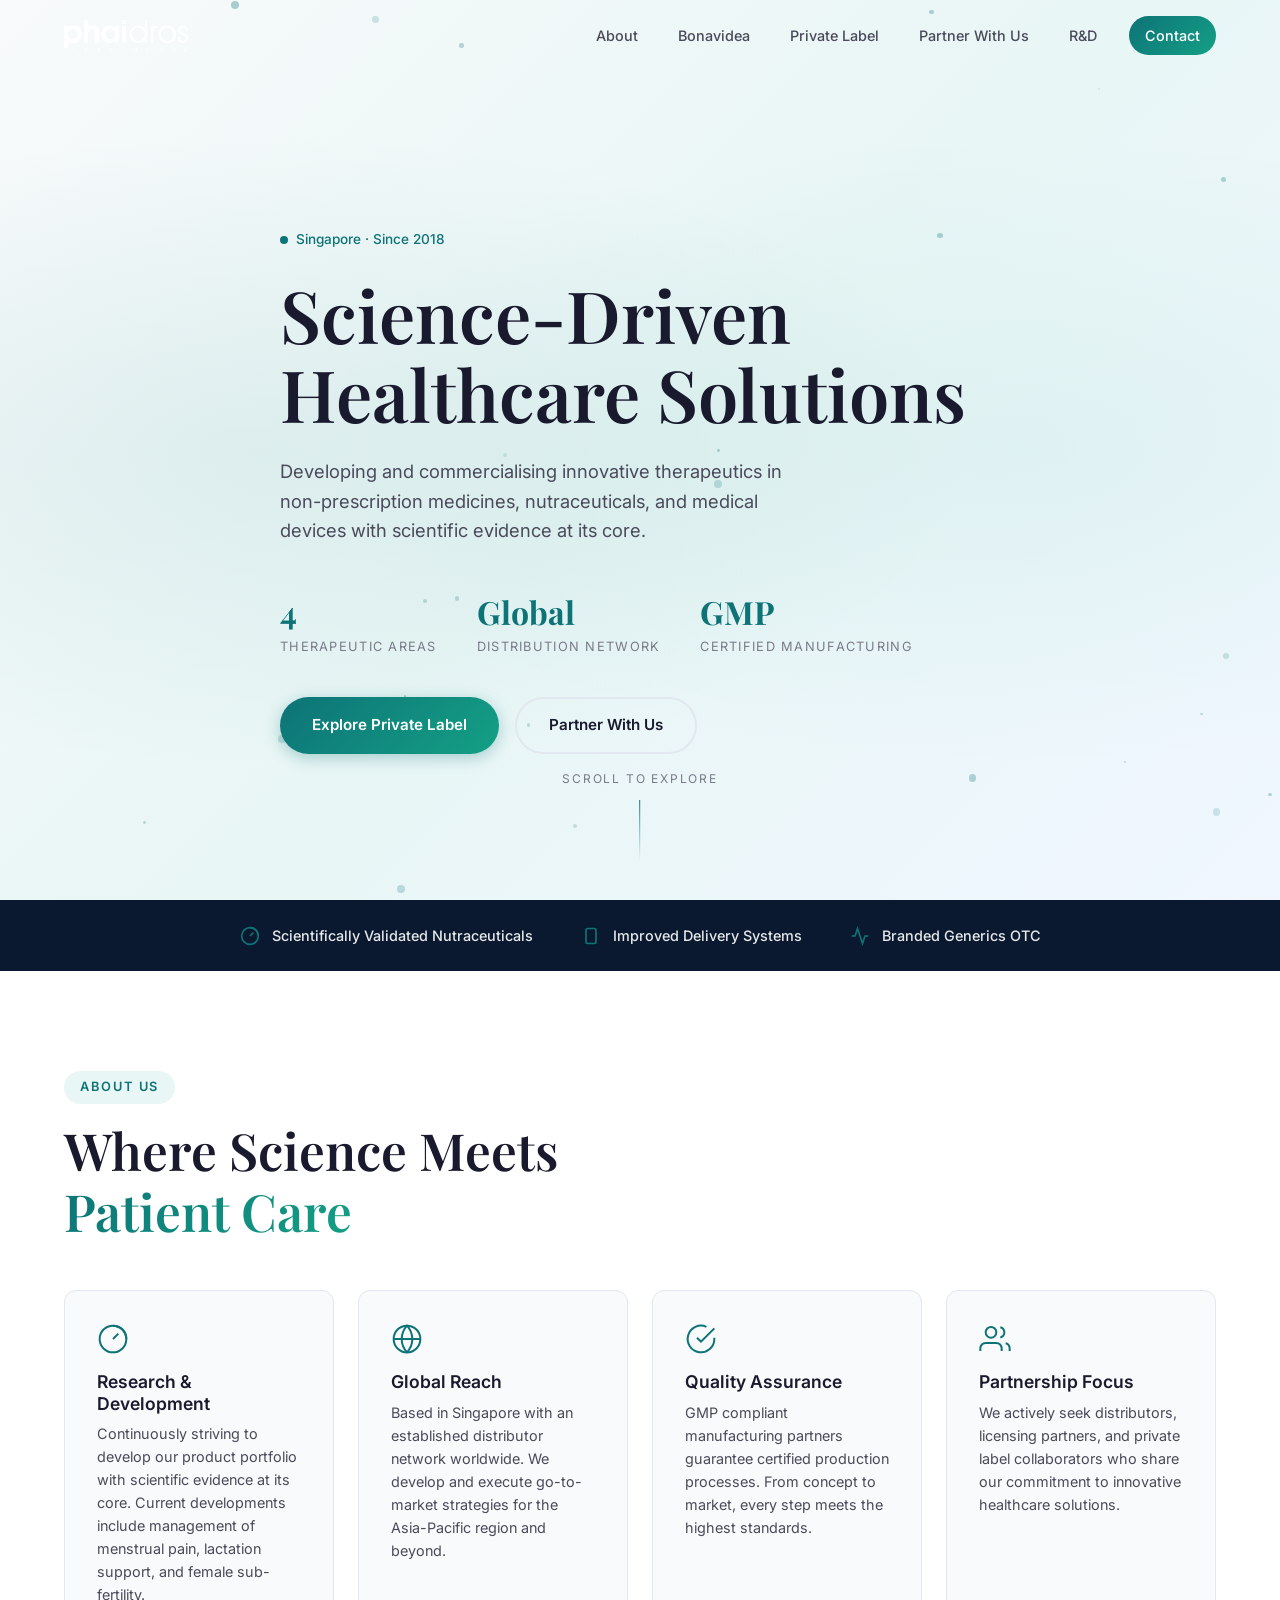
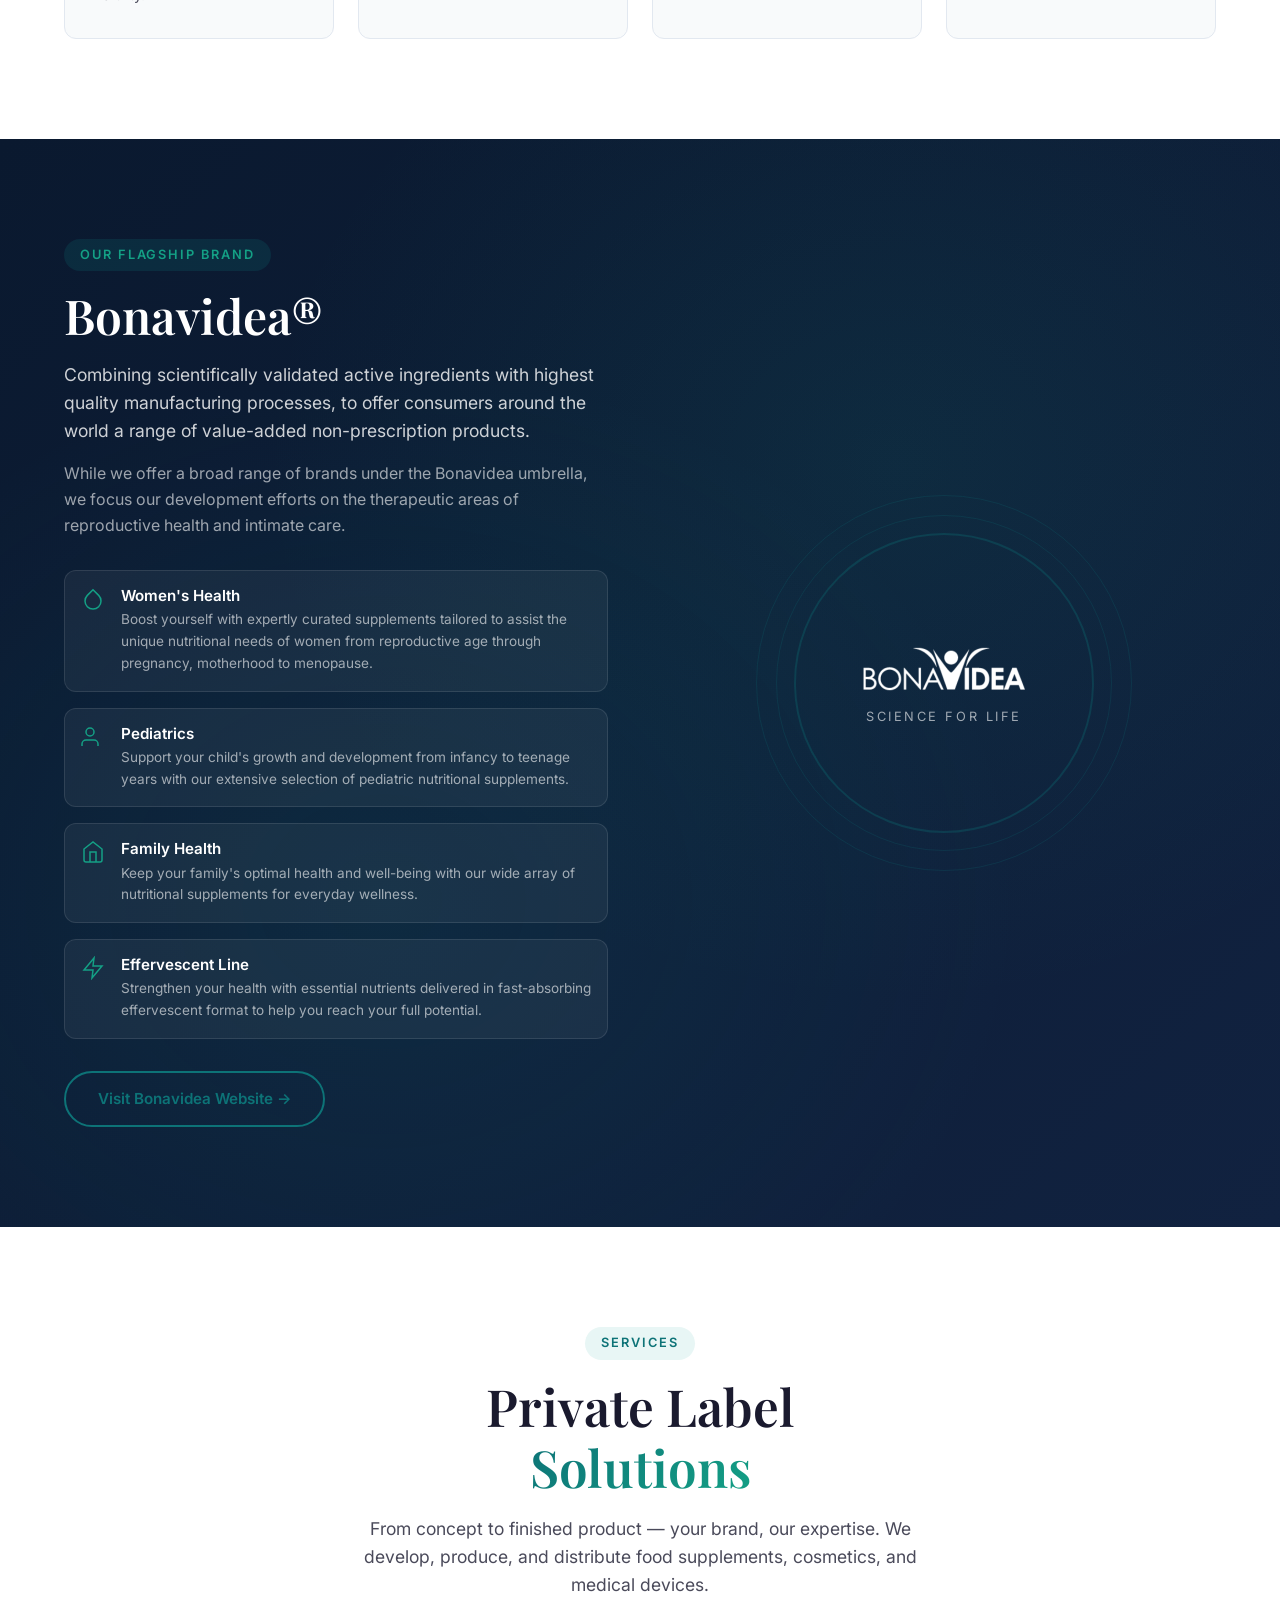
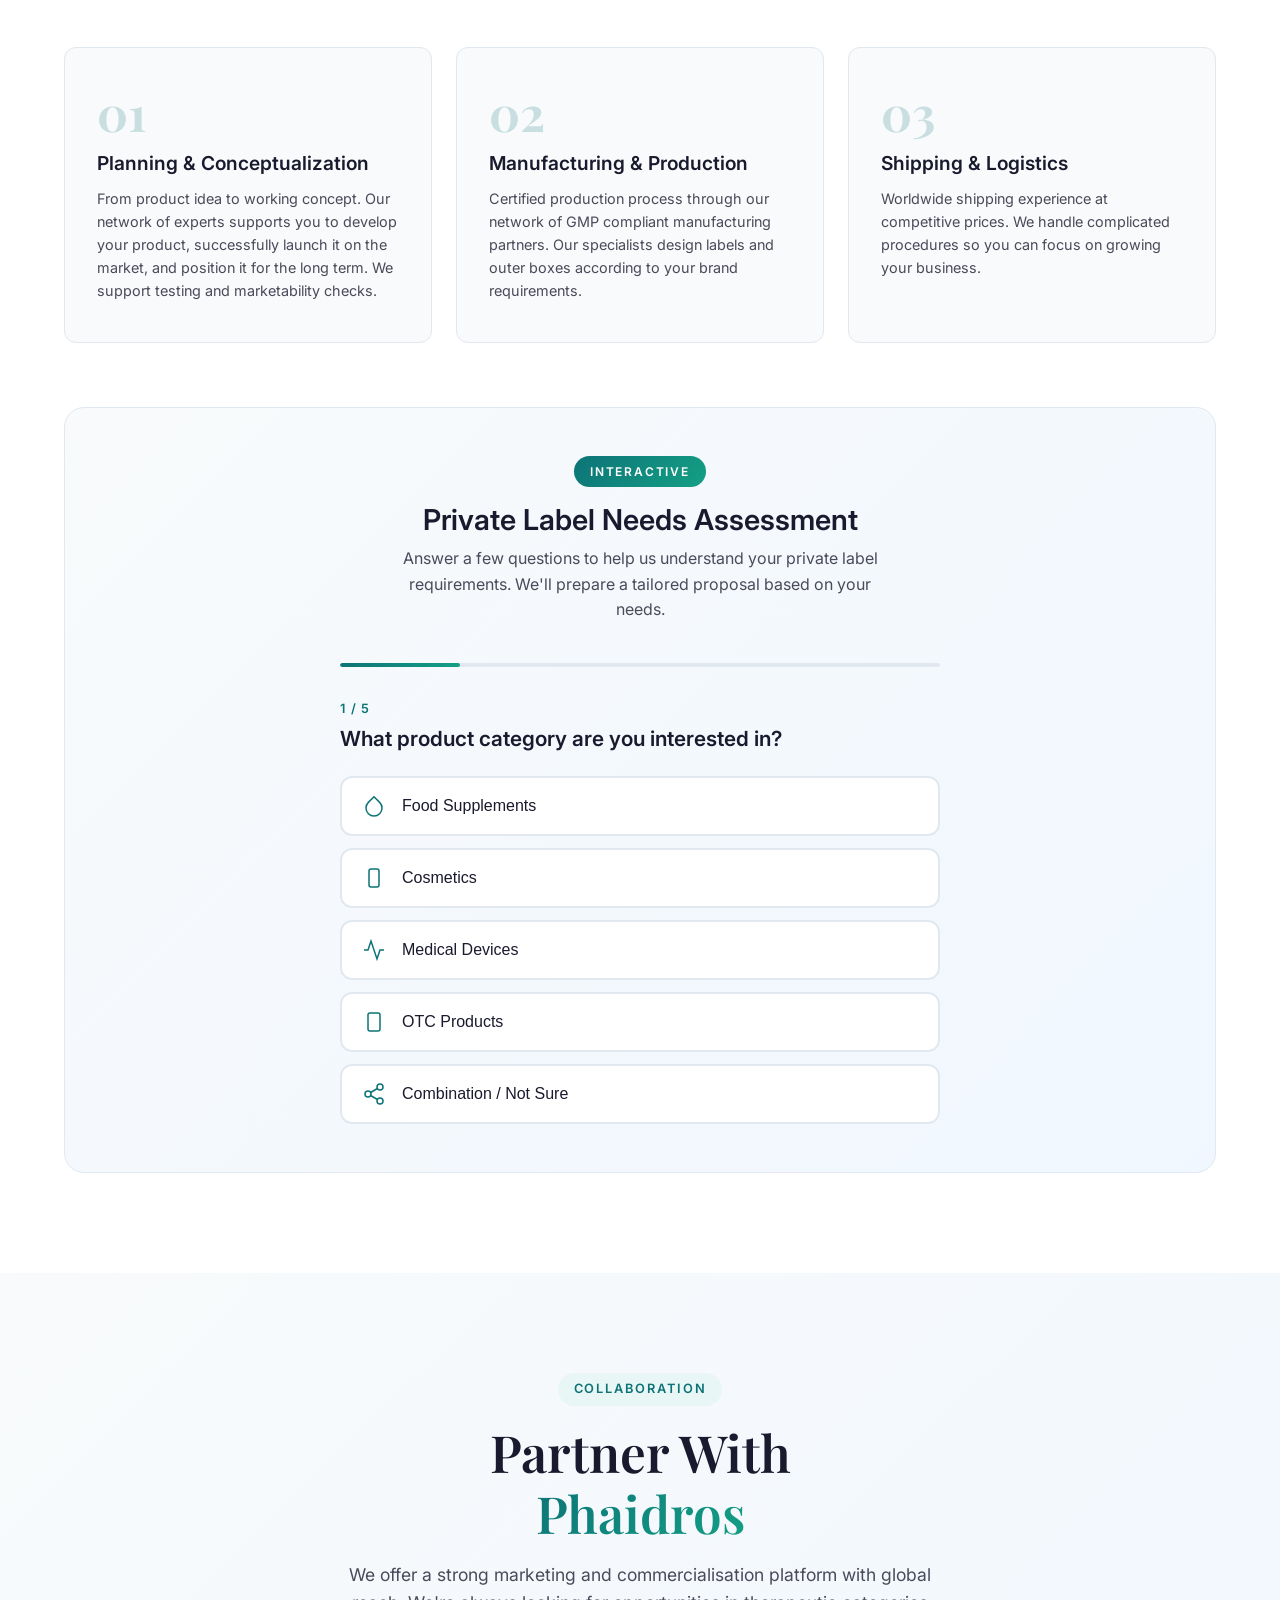
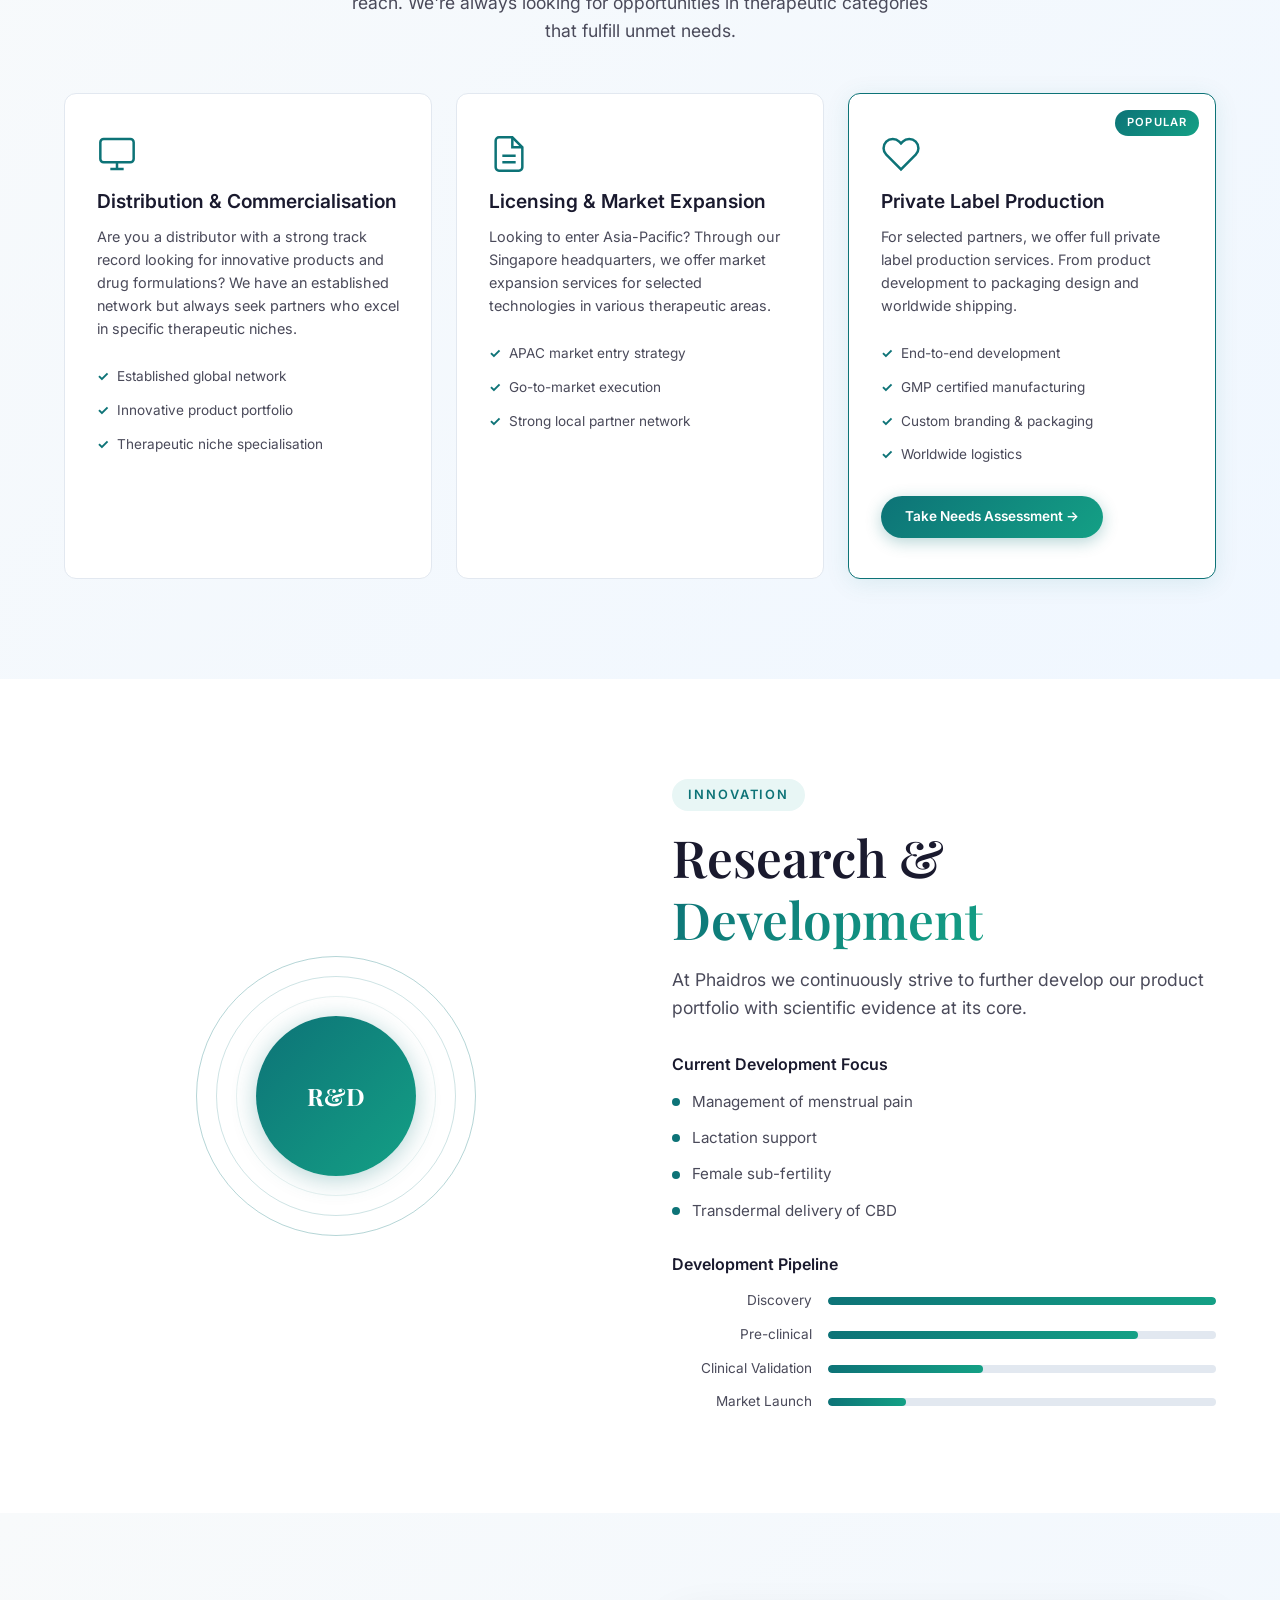
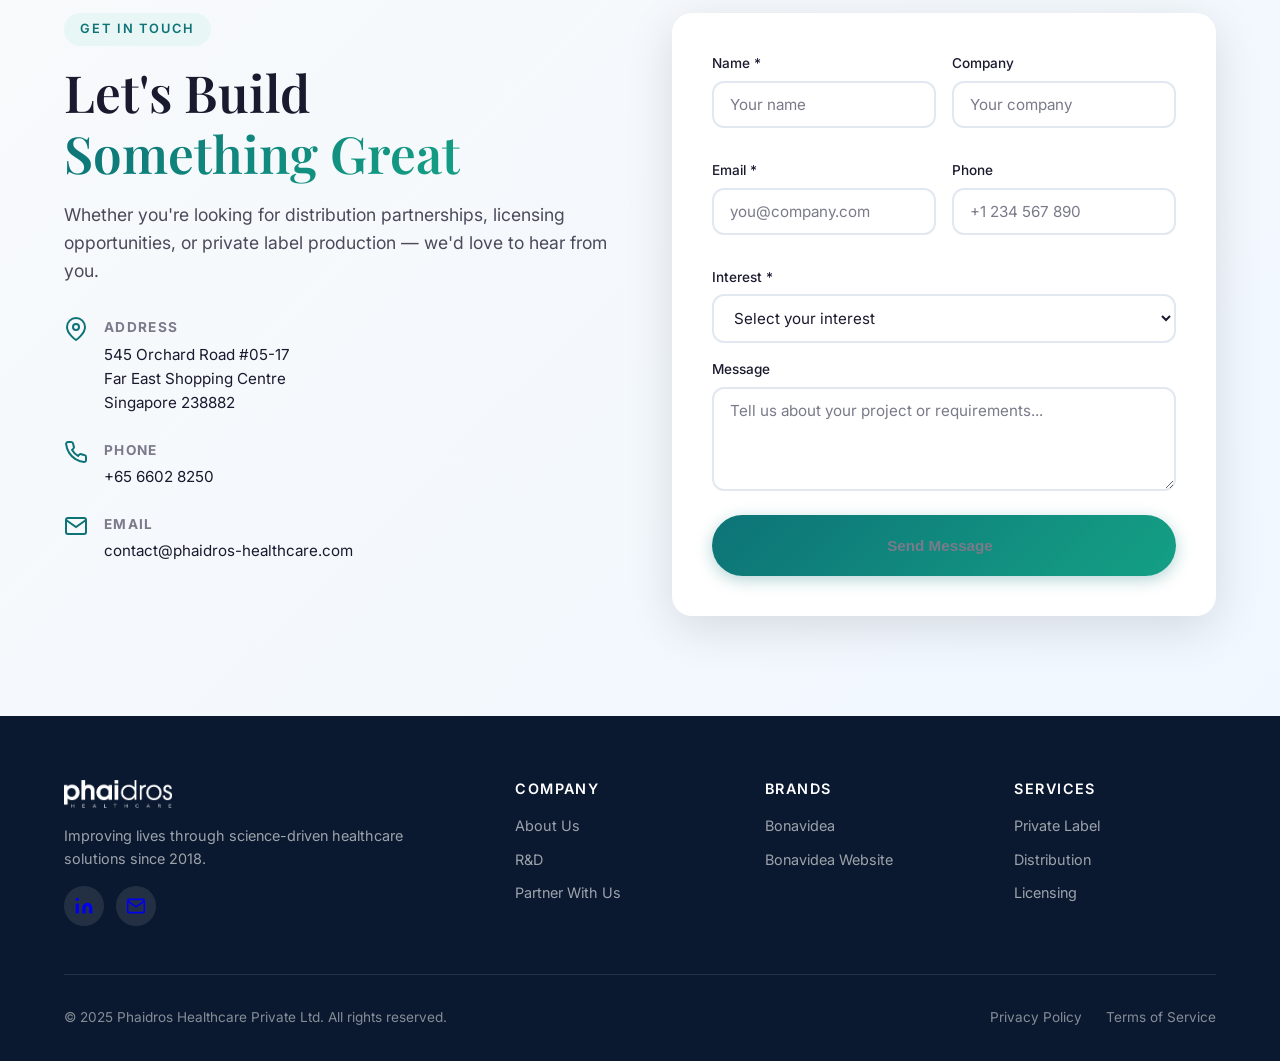
==== commit e5515f9c: "Add Decap CMS for team content editing - admin/index.html — CMS login panel - admin/config.yml — Edi" ====
--- a/index.html
+++ b/index.html
@@ -651,5 +651,7 @@
     </footer>
 
     <script src="main.js"></script>
+    <script src="cms-loader.js"></script>
+    <script src="https://identity.netlify.com/v1/netlify-identity-widget.js"></script>
 </body>
 </html>
